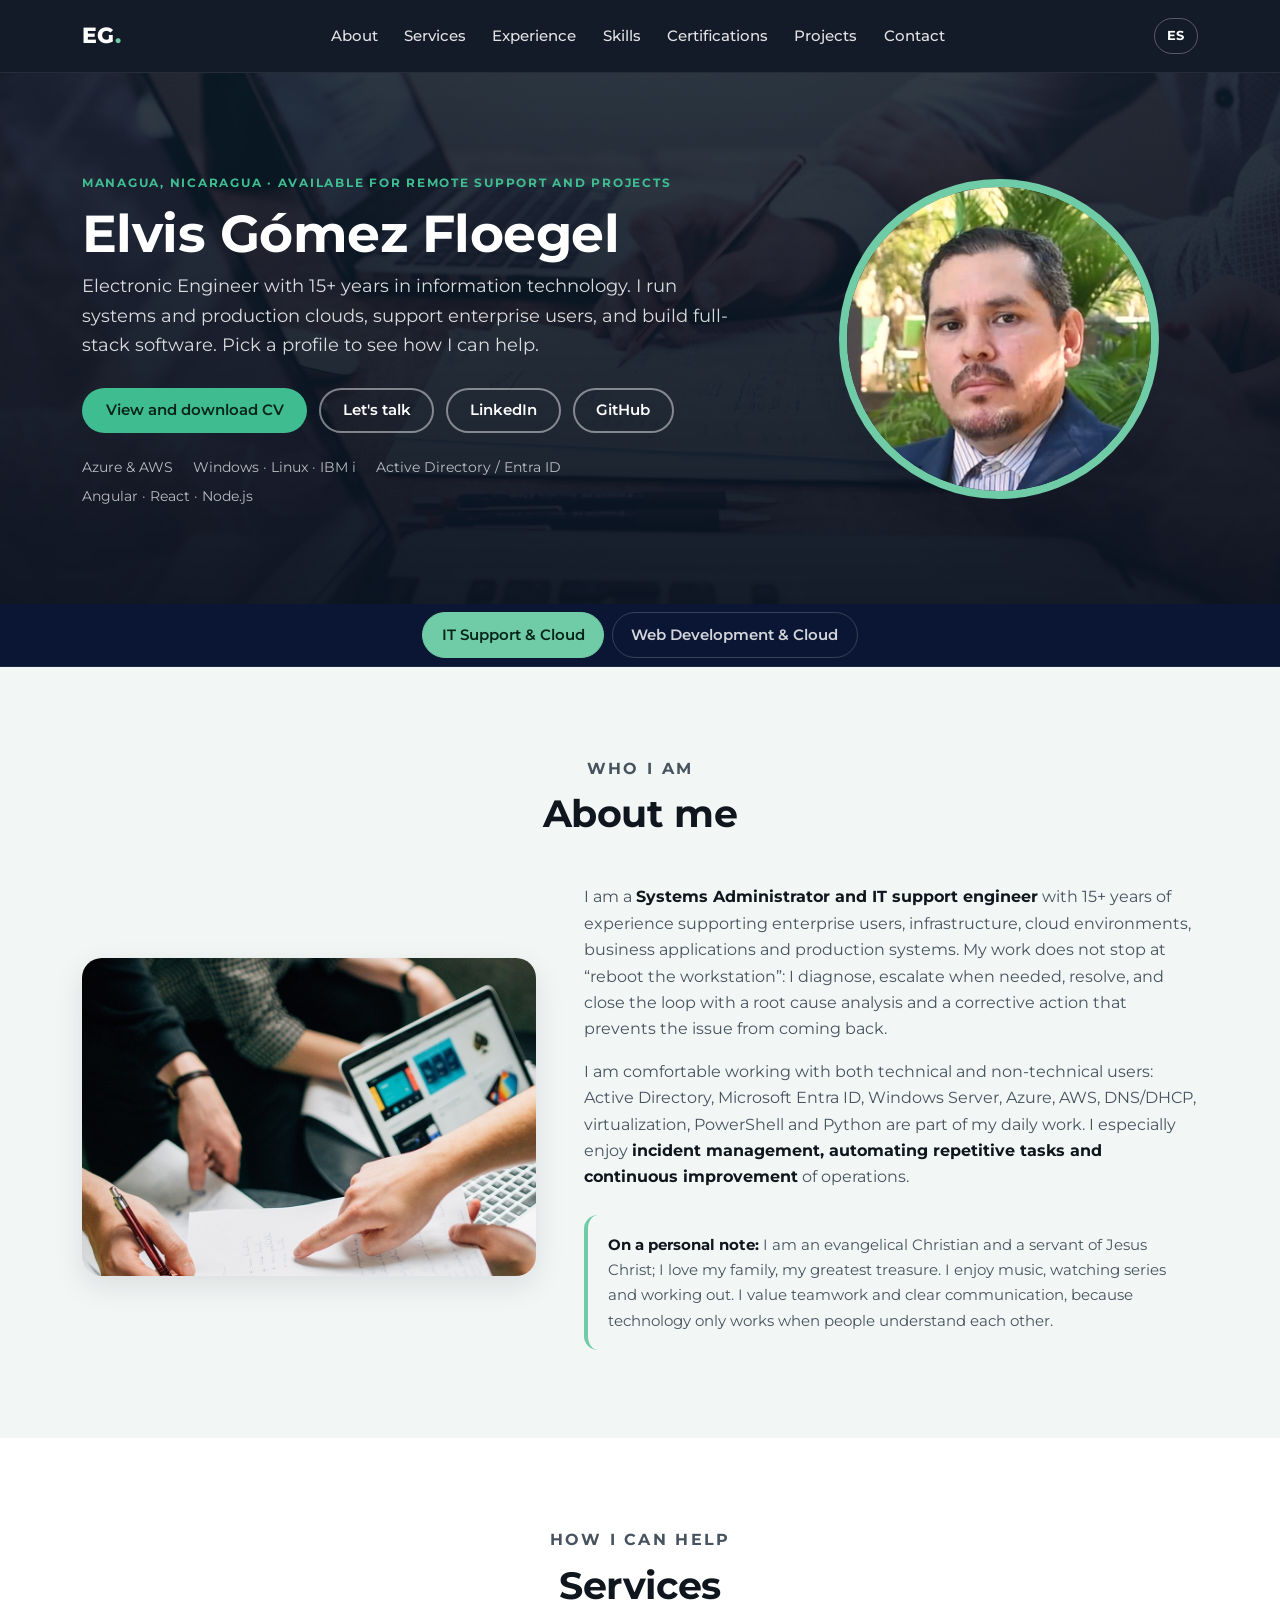
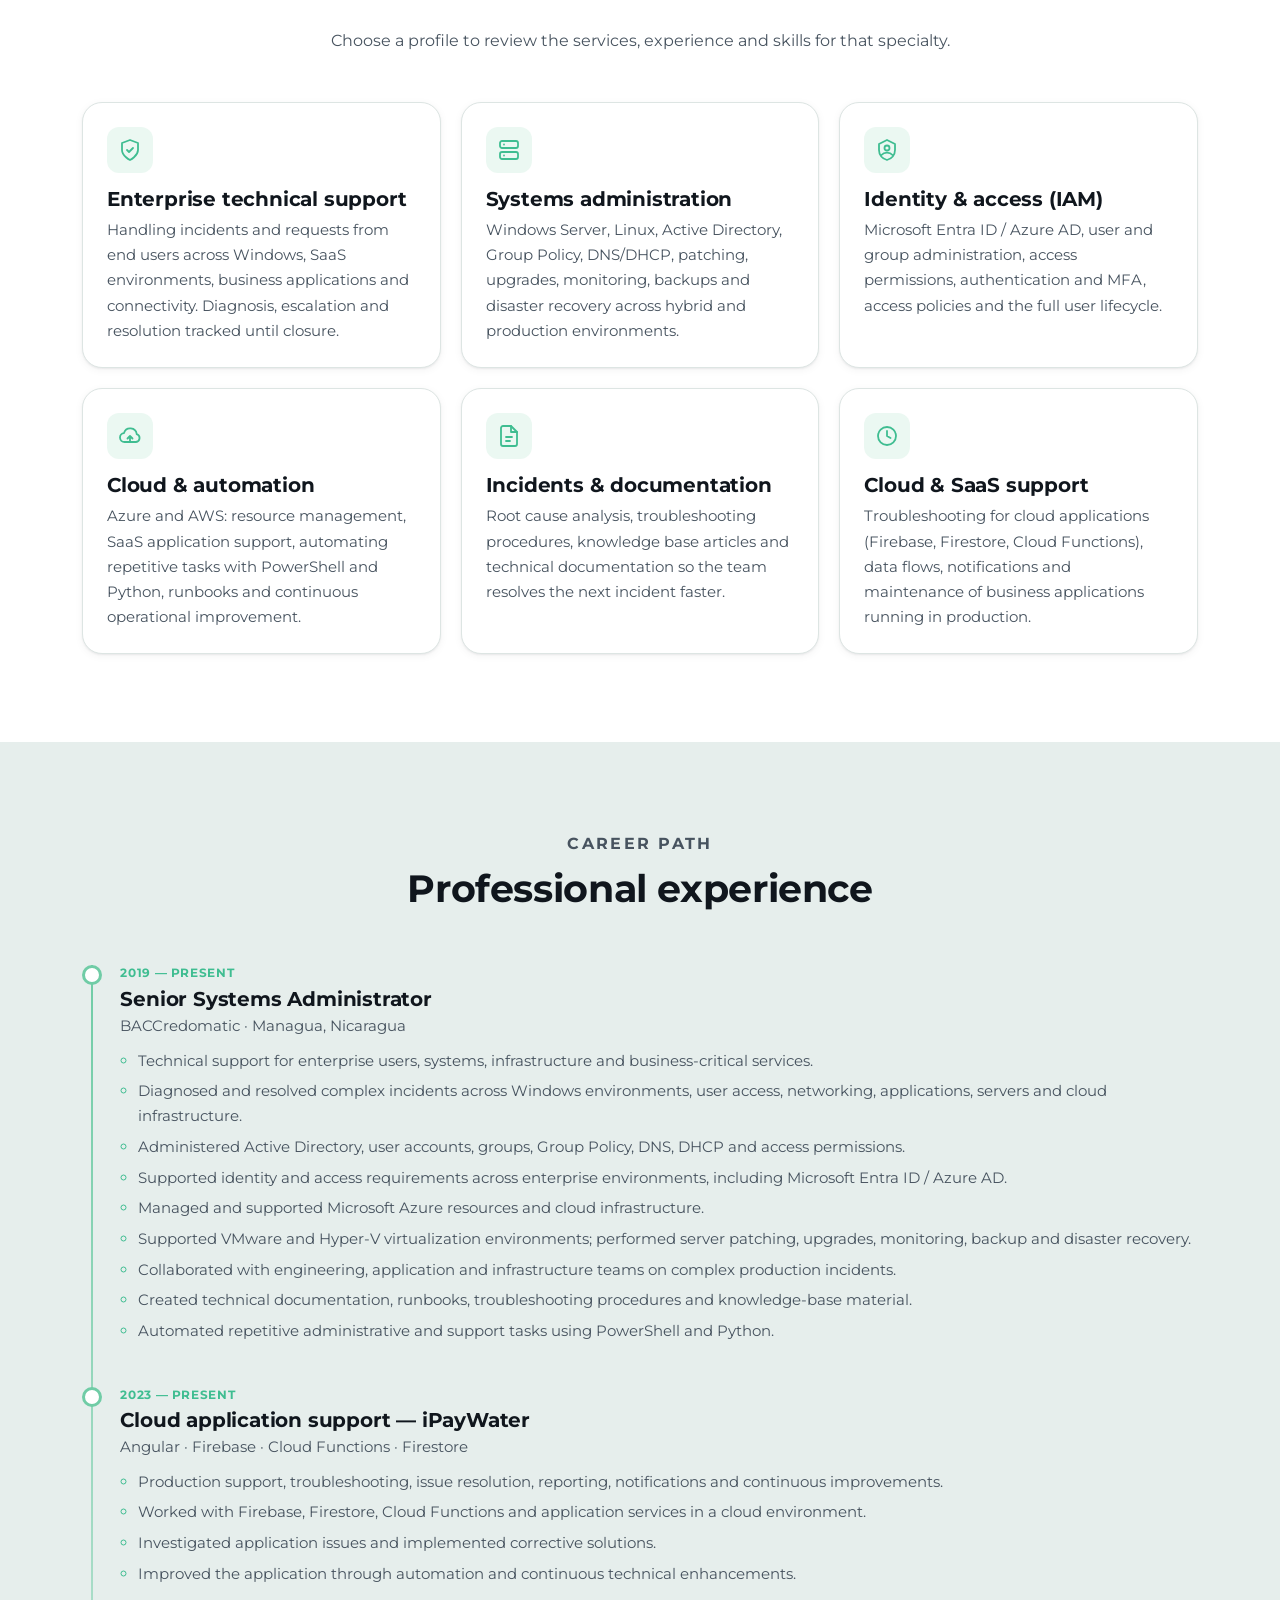
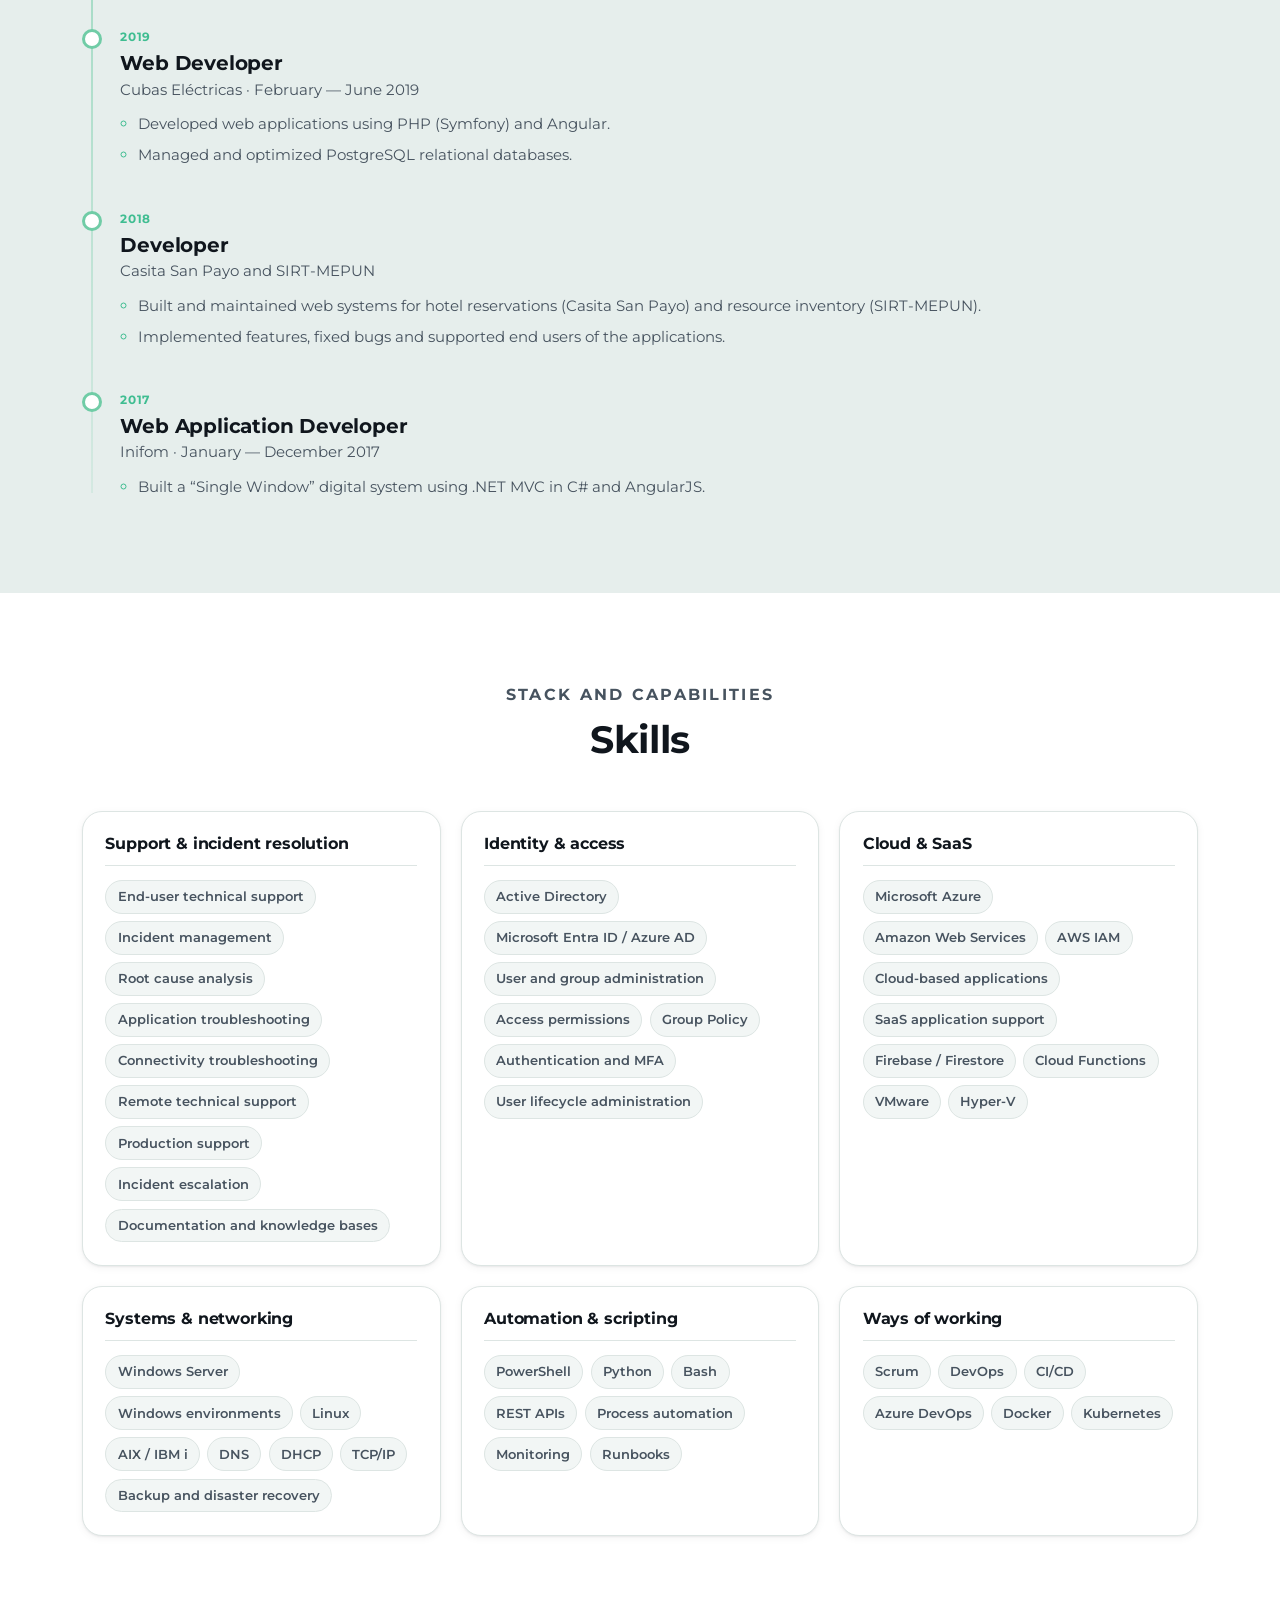
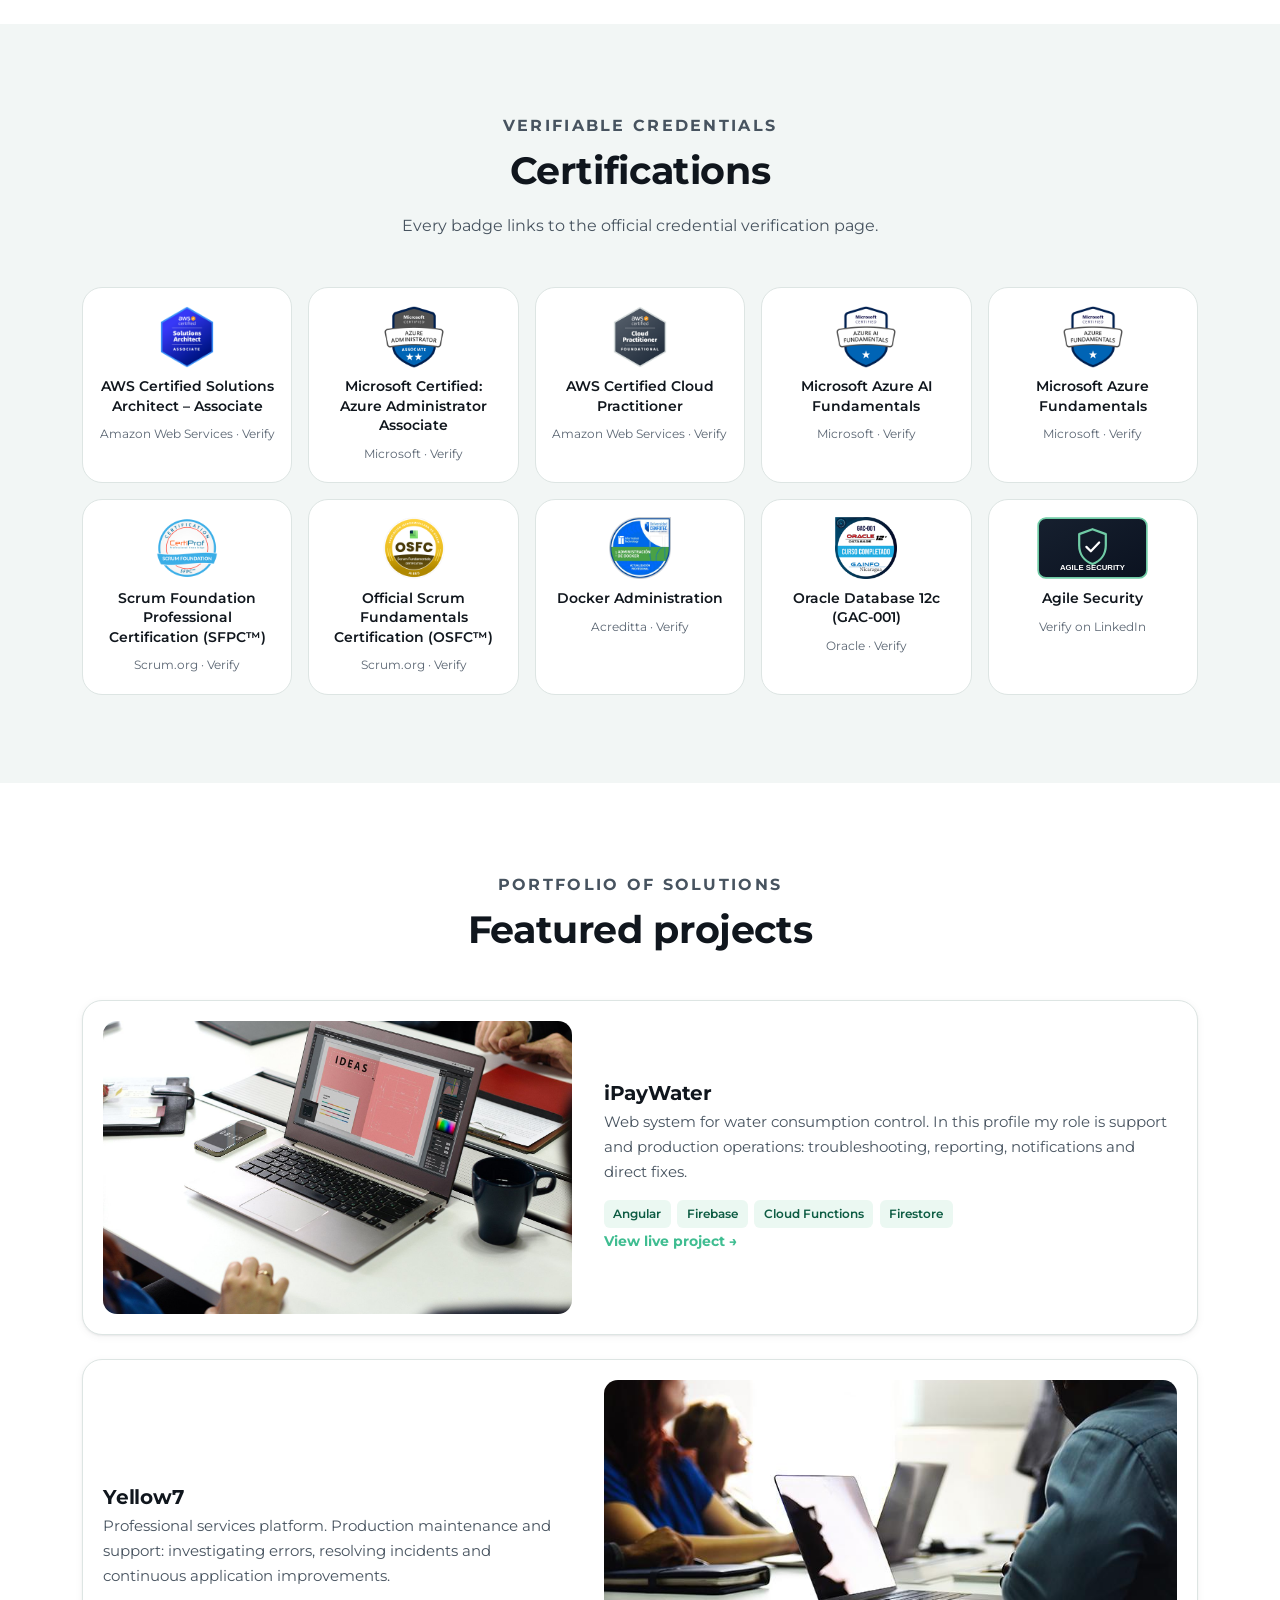
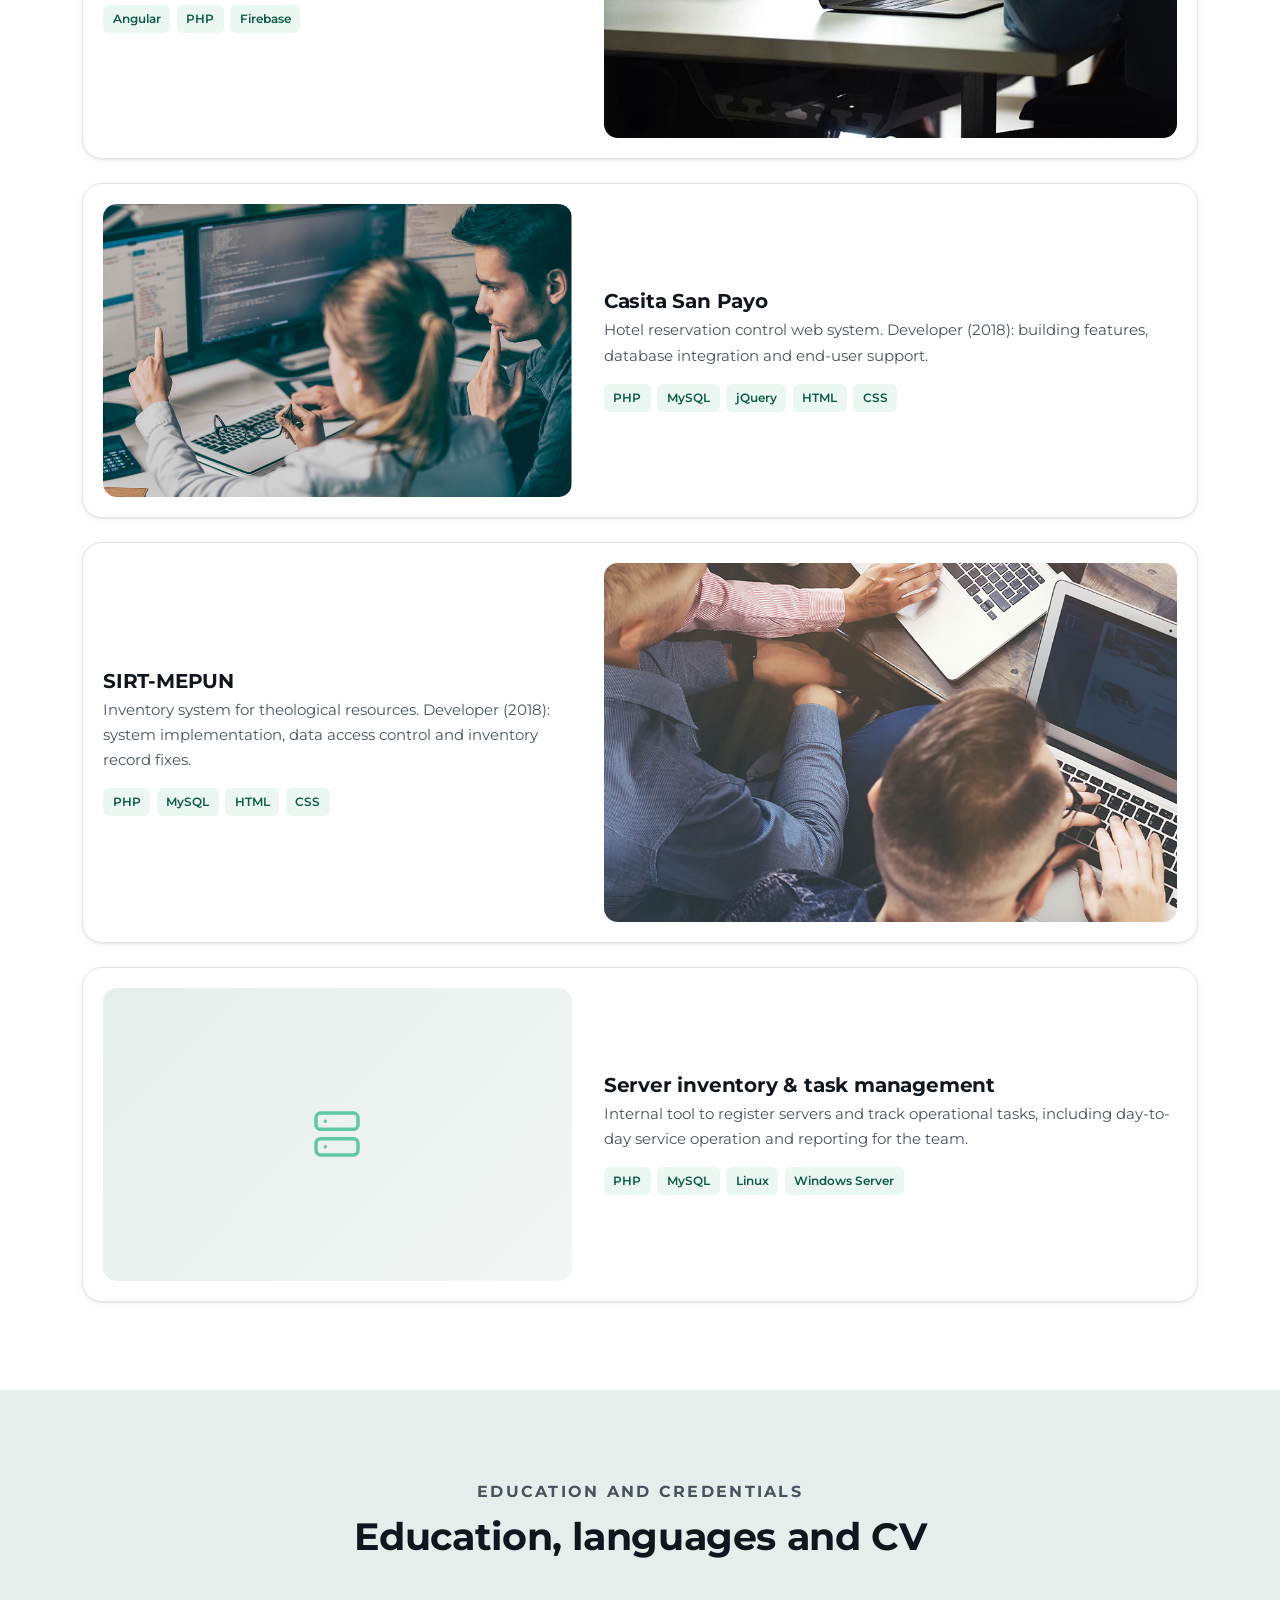
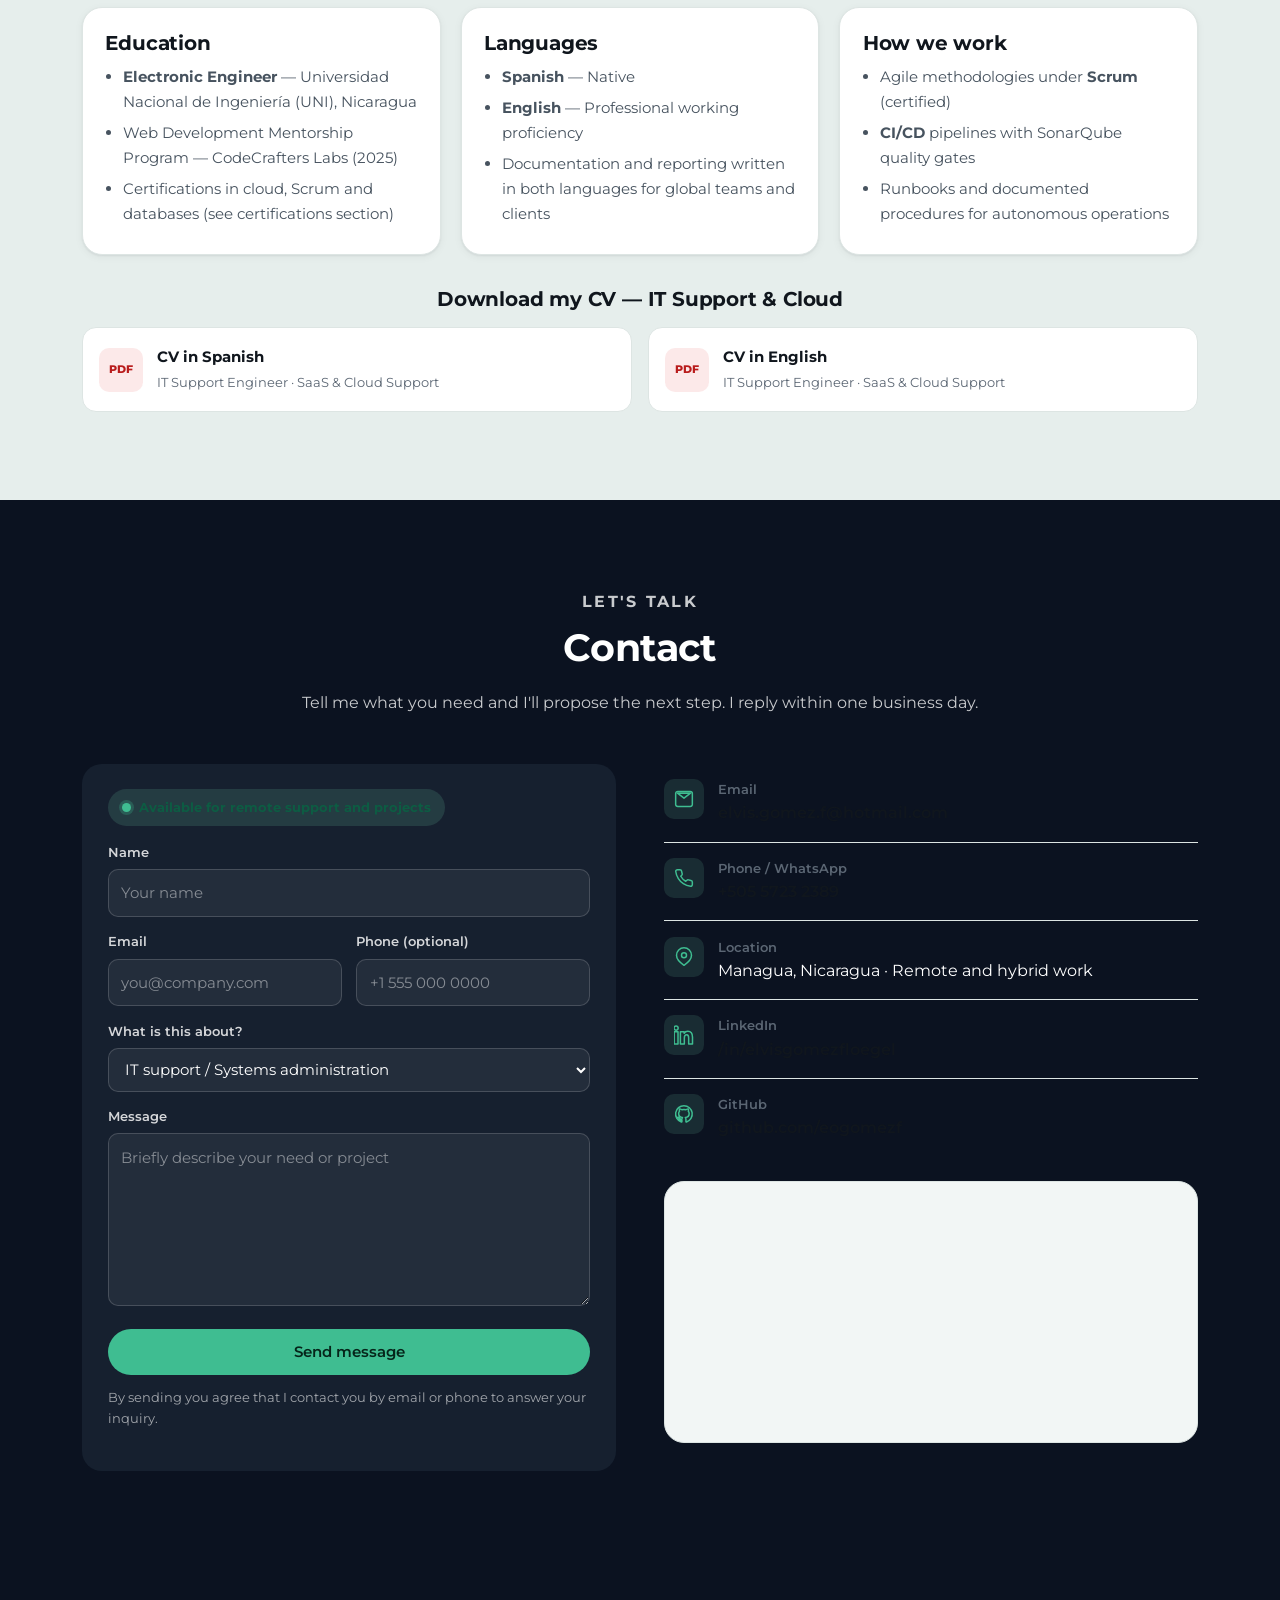
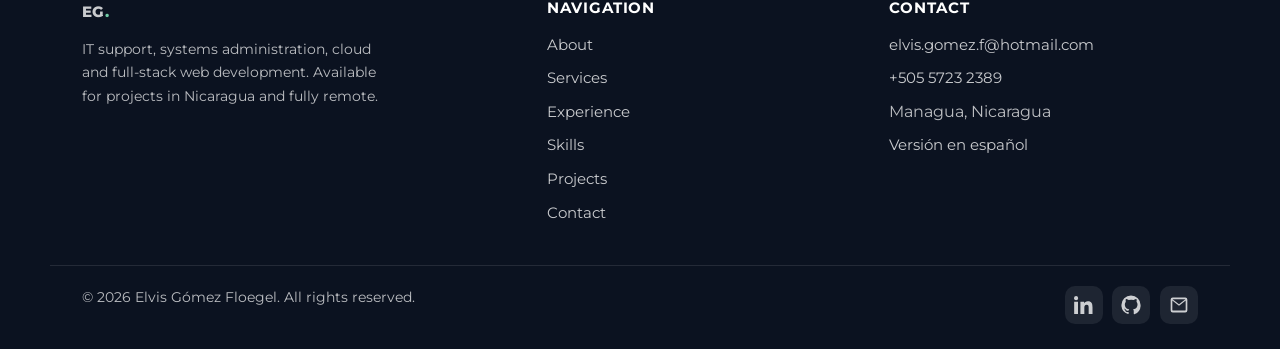
==== index.en.html @ 3cc5482a "Reconstruir sitio bilingüe con dos perfiles y badge oficial de AWS SAA - index.html (ES) e index.en." ====
<!DOCTYPE html>
<html lang="en">
<head>
  <meta charset="UTF-8">
  <meta name="viewport" content="width=device-width, initial-scale=1.0">

  <title>Elvis Gómez Floegel | IT Support & Cloud · Web Developer</title>
  <meta name="description" content="Portfolio of Elvis Gómez Floegel, Electronic Engineer with 15+ years in IT: enterprise technical support, systems administration, Azure and AWS, Active Directory/Entra ID, and full-stack web development with Angular, React, Node.js and .NET.">
  <meta name="author" content="Elvis Gómez Floegel">
  <meta name="keywords" content="IT support, systems administrator, DevOps, Azure, AWS, Active Directory, Entra ID, cloud support, web developer, Angular, React, Node.js, Netlify, Managua Nicaragua">
  <meta name="theme-color" content="#0b1220">
  <meta name="robots" content="index, follow">

  <link rel="canonical" href="/index.en.html">
  <link rel="alternate" hreflang="es" href="/">
  <link rel="alternate" hreflang="en" href="/index.en.html">
  <link rel="alternate" hreflang="x-default" href="/">

  <meta property="og:type" content="website">
  <meta property="og:locale" content="en_US">
  <meta property="og:locale:alternate" content="es_ES">
  <meta property="og:site_name" content="Elvis Gómez Floegel">
  <meta property="og:title" content="Elvis Gómez Floegel | IT Support & Cloud · Web Developer">
  <meta property="og:description" content="15+ years in IT: enterprise support, systems administration and cloud (Azure/AWS), IAM, and full-stack web development.">
  <meta property="og:image" content="/img/og-image.png">
  <meta property="og:url" content="/index.en.html">
  <meta name="twitter:card" content="summary_large_image">
  <meta name="twitter:title" content="Elvis Gómez Floegel | IT Support & Cloud · Web Developer">
  <meta name="twitter:description" content="Enterprise support, systems administration and cloud, IAM, and full-stack web development.">
  <meta name="twitter:image" content="/img/og-image.png">

  <link rel="icon" href="img/favicon.svg" type="image/svg+xml">
  <link rel="alternate icon" href="img/favicon.ico" sizes="any">
  <link rel="apple-touch-icon" href="img/apple-touch-icon.png">
  <link rel="manifest" href="site.webmanifest">

  <link rel="preconnect" href="https://fonts.googleapis.com">
  <link rel="preconnect" href="https://fonts.gstatic.com" crossorigin>
  <link href="https://fonts.googleapis.com/css2?family=Montserrat:ital,wght@0,100..900;1,100..900&display=swap" rel="stylesheet">

  <link rel="stylesheet" href="css/styles.css">

  <script type="application/ld+json">
  {
    "@context": "https://schema.org",
    "@type": "Person",
    "name": "Elvis Gómez Floegel",
    "url": "/index.en.html",
    "image": "/img/Elvis.png",
    "email": "mailto:elvis.gomez.f@hotmail.com",
    "telephone": "+505-57232389",
    "jobTitle": ["IT Support Engineer", "Systems Administrator", "Senior Web Developer", "Cloud Infrastructure Engineer"],
    "description": "Electronic Engineer with 15+ years in information technology. Enterprise technical support, systems administration and cloud (Azure and AWS), identity and access management, automation with PowerShell and Python, and full-stack web development.",
    "address": {
      "@type": "PostalAddress",
      "addressLocality": "Managua",
      "addressCountry": "NI"
    },
    "alumniOf": {
      "@type": "CollegeOrUniversity",
      "name": "Universidad Nacional de Ingeniería (UNI)"
    },
    "worksFor": {
      "@type": "Organization",
      "name": "BACCredomatic"
    },
    "knowsLanguage": ["es", "en"],
    "knowsAbout": [
      "IT Support", "Systems Administration", "Microsoft Azure", "AWS", "Active Directory",
      "Microsoft Entra ID", "VMware", "Hyper-V", "PowerShell", "Python", "DevOps", "CI/CD",
      "Angular", "React", "Next.js", "Node.js", "PHP", ".NET", "Firebase", "PostgreSQL", "Scrum"
    ],
    "sameAs": [
      "https://www.linkedin.com/in/elvisgomezfloegel/",
      "https://github.com/eogomezf"
    ]
  }
  </script>
</head>

<body>
  <a class="skip-link" href="#main-content">Skip to main content</a>

  <header class="site-header" id="top">
    <div class="header-inner">
      <a class="brand" href="#top" aria-label="Elvis Gómez Floegel — home">EG<span>.</span></a>

      <nav class="main-nav" id="nav-principal" aria-label="Main navigation">
        <ul>
          <li><a href="#about">About</a></li>
          <li><a href="#services">Services</a></li>
          <li><a href="#experience">Experience</a></li>
          <li><a href="#skills">Skills</a></li>
          <li><a href="#certifications">Certifications</a></li>
          <li><a href="#projects">Projects</a></li>
          <li><a href="#contact">Contact</a></li>
        </ul>
      </nav>

      <div class="header-actions">
        <a class="lang-switch" href="index.html" hreflang="es" lang="es" aria-label="Ver este sitio en español / View this site in Spanish">ES</a>
        <button class="nav-toggle" type="button" aria-expanded="false" aria-controls="nav-principal" aria-label="Open navigation menu">
          <span></span><span></span><span></span>
        </button>
      </div>
    </div>
  </header>

  <main id="main-content">

    <!-- ============================ HERO ============================ -->
    <section class="hero">
      <div class="hero-inner">
        <div class="hero-text">
          <p class="eyebrow">Managua, Nicaragua · Available for remote support and projects</p>
          <h1>Elvis Gómez Floegel</h1>
          <p class="hero-lead">
            Electronic Engineer with 15+ years in information technology. I run systems and production
            clouds, support enterprise users, and build full-stack software. Pick a profile to see how
            I can help.
          </p>

          <div class="hero-cta">
            <a class="btn btn--primary" href="#cv">View and download CV</a>
            <a class="btn btn--ghost" href="#contact">Let's talk</a>
            <a class="btn btn--ghost" href="https://www.linkedin.com/in/elvisgomezfloegel/" target="_blank" rel="noopener noreferrer">LinkedIn</a>
            <a class="btn btn--ghost" href="https://github.com/eogomezf" target="_blank" rel="noopener noreferrer">GitHub</a>
          </div>

          <div class="hero-meta">
            <ul>
              <li>Azure & AWS</li>
              <li>Windows · Linux · IBM i</li>
              <li>Active Directory / Entra ID</li>
              <li>Angular · React · Node.js</li>
            </ul>
          </div>
        </div>

        <div class="hero-photo">
          <img src="img/Elvis.png" alt="Portrait of Elvis Gómez Floegel, electronic engineer and systems administrator" width="320" height="320" fetchpriority="high" decoding="async">
        </div>
      </div>
    </section>

    <!-- ==================== PROFILE SWITCHER ==================== -->
    <div class="profile-switcher">
      <div class="profile-switcher-inner" role="tablist" aria-label="Professional profile">
        <button class="tab" type="button" role="tab" id="tab-ti" aria-controls="panel-ti" aria-selected="true" data-tab="ti">IT Support & Cloud</button>
        <button class="tab" type="button" role="tab" id="tab-dev" aria-controls="panel-dev" aria-selected="false" data-tab="dev" tabindex="-1">Web Development & Cloud</button>
      </div>
    </div>

    <!-- ============================ ABOUT ============================ -->
    <section id="about" class="section section--soft">
      <div class="container">
        <div class="section-head">
          <p class="eyebrow">Who I am</p>
          <h2>About me</h2>
        </div>

        <div class="about-grid">
          <div class="about-photo">
            <img src="img/about.jpg" alt="Team reviewing technical documentation around a table" loading="lazy" decoding="async" width="768" height="512">
          </div>

          <div class="about-copy">
            <div class="panel" data-panel="ti" role="tabpanel" id="panel-ti-about" aria-labelledby="tab-ti">
              <p>
                I am a <strong>Systems Administrator and IT support engineer</strong> with 15+ years of
                experience supporting enterprise users, infrastructure, cloud environments, business
                applications and production systems. My work does not stop at “reboot the workstation”:
                I diagnose, escalate when needed, resolve, and close the loop with a root cause analysis
                and a corrective action that prevents the issue from coming back.
              </p>
              <p>
                I am comfortable working with both technical and non-technical users: Active Directory,
                Microsoft Entra ID, Windows Server, Azure, AWS, DNS/DHCP, virtualization, PowerShell and
                Python are part of my daily work. I especially enjoy <strong>incident management,
                automating repetitive tasks and continuous improvement</strong> of operations.
              </p>
            </div>

            <div class="panel" data-panel="dev" role="tabpanel" id="panel-dev-about" aria-labelledby="tab-dev">
              <p>
                I am a <strong>Senior Full-Stack Developer</strong> and Electronic Engineer. I build scalable
                web solutions with Angular, React and Next.js on top of Node.js, PHP and .NET backends,
                with PostgreSQL, MySQL, SQL Server, MongoDB and Firebase.
              </p>
              <p>
                On top of writing code, I own the <strong>infrastructure that supports it</strong>:
                Linux and Windows Server environments, virtualization, CI/CD pipelines with Jenkins, Azure
                DevOps and SonarQube, and automation with Ansible. I lead agile teams under Scrum and I
                like the products we ship to be measurable in real operations.
              </p>
            </div>

            <div class="personal">
              <strong>On a personal note:</strong> I am an evangelical Christian and a servant of Jesus
              Christ; I love my family, my greatest treasure. I enjoy music, watching series and working
              out. I value teamwork and clear communication, because technology only works when people
              understand each other.
            </div>
          </div>
        </div>
      </div>
    </section>

    <!-- =========================== SERVICES =========================== -->
    <section id="services" class="section">
      <div class="container">
        <div class="section-head">
          <p class="eyebrow">How I can help</p>
          <h2>Services</h2>
          <p>Choose a profile to review the services, experience and skills for that specialty.</p>
        </div>

        <div class="panel" data-panel="ti" role="tabpanel" id="panel-ti-services" aria-labelledby="tab-ti">
          <div class="cards">
            <article class="card">
              <div class="card-icon" aria-hidden="true">
                <svg viewBox="0 0 24 24" fill="none" stroke="currentColor" stroke-width="1.8" stroke-linecap="round" stroke-linejoin="round"><path d="M12 22s8-4 8-10V5l-8-3-8 3v7c0 6 8 10 8 10z"/><path d="M9 12l2 2 4-4"/></svg>
              </div>
              <h3>Enterprise technical support</h3>
              <p>Handling incidents and requests from end users across Windows, SaaS environments, business applications and connectivity. Diagnosis, escalation and resolution tracked until closure.</p>
            </article>

            <article class="card">
              <div class="card-icon" aria-hidden="true">
                <svg viewBox="0 0 24 24" fill="none" stroke="currentColor" stroke-width="1.8" stroke-linecap="round" stroke-linejoin="round"><rect x="3" y="3" width="18" height="7" rx="2"/><rect x="3" y="14" width="18" height="7" rx="2"/><path d="M7 6.5h.01M7 17.5h.01"/></svg>
              </div>
              <h3>Systems administration</h3>
              <p>Windows Server, Linux, Active Directory, Group Policy, DNS/DHCP, patching, upgrades, monitoring, backups and disaster recovery across hybrid and production environments.</p>
            </article>

            <article class="card">
              <div class="card-icon" aria-hidden="true">
                <svg viewBox="0 0 24 24" fill="none" stroke="currentColor" stroke-width="1.8" stroke-linecap="round" stroke-linejoin="round"><path d="M12 2l8 4v6c0 5-3.4 8.8-8 10-4.6-1.2-8-5-8-10V6l8-4z"/><circle cx="12" cy="10" r="2.5"/><path d="M6.5 17c1.3-1.6 3.2-2.4 5.5-2.4s4.2.8 5.5 2.4"/></svg>
              </div>
              <h3>Identity & access (IAM)</h3>
              <p>Microsoft Entra ID / Azure AD, user and group administration, access permissions, authentication and MFA, access policies and the full user lifecycle.</p>
            </article>

            <article class="card">
              <div class="card-icon" aria-hidden="true">
                <svg viewBox="0 0 24 24" fill="none" stroke="currentColor" stroke-width="1.8" stroke-linecap="round" stroke-linejoin="round"><path d="M6.5 18a4.5 4.5 0 0 1-.5-8.97A6.5 6.5 0 0 1 18.7 10.2 4 4 0 0 1 18 18H6.5z"/><path d="M12 12v6M9.5 14.5L12 12l2.5 2.5"/></svg>
              </div>
              <h3>Cloud & automation</h3>
              <p>Azure and AWS: resource management, SaaS application support, automating repetitive tasks with PowerShell and Python, runbooks and continuous operational improvement.</p>
            </article>

            <article class="card">
              <div class="card-icon" aria-hidden="true">
                <svg viewBox="0 0 24 24" fill="none" stroke="currentColor" stroke-width="1.8" stroke-linecap="round" stroke-linejoin="round"><path d="M14 2H6a2 2 0 0 0-2 2v16a2 2 0 0 0 2 2h12a2 2 0 0 0 2-2V8z"/><path d="M14 2v6h6M9 13h6M9 17h4"/></svg>
              </div>
              <h3>Incidents & documentation</h3>
              <p>Root cause analysis, troubleshooting procedures, knowledge base articles and technical documentation so the team resolves the next incident faster.</p>
            </article>

            <article class="card">
              <div class="card-icon" aria-hidden="true">
                <svg viewBox="0 0 24 24" fill="none" stroke="currentColor" stroke-width="1.8" stroke-linecap="round" stroke-linejoin="round"><circle cx="12" cy="12" r="9"/><path d="M12 7v5l3.5 2"/></svg>
              </div>
              <h3>Cloud & SaaS support</h3>
              <p>Troubleshooting for cloud applications (Firebase, Firestore, Cloud Functions), data flows, notifications and maintenance of business applications running in production.</p>
            </article>
          </div>
        </div>

        <div class="panel" data-panel="dev" role="tabpanel" id="panel-dev-services" aria-labelledby="tab-dev">
          <div class="cards">
            <article class="card">
              <div class="card-icon" aria-hidden="true">
                <svg viewBox="0 0 24 24" fill="none" stroke="currentColor" stroke-width="1.8" stroke-linecap="round" stroke-linejoin="round"><path d="M8 8l-4 4 4 4M16 8l4 4-4 4M14 4l-4 16"/></svg>
              </div>
              <h3>Frontend</h3>
              <p>Angular, React, Next.js, TypeScript and modern JavaScript. Accessible, responsive interfaces designed to scale in components and in team size.</p>
            </article>

            <article class="card">
              <div class="card-icon" aria-hidden="true">
                <svg viewBox="0 0 24 24" fill="none" stroke="currentColor" stroke-width="1.8" stroke-linecap="round" stroke-linejoin="round"><ellipse cx="12" cy="5.5" rx="8" ry="3"/><path d="M4 5.5v13c0 1.7 3.6 3 8 3s8-1.3 8-3v-13"/><path d="M4 12c0 1.7 3.6 3 8 3s8-1.3 8-3"/></svg>
              </div>
              <h3>Backend & APIs</h3>
              <p>Node.js and Express, PHP with Laravel and Symfony, .NET MVC in C#, REST and GraphQL APIs, secure authentication with JWT/OAuth and MVC architecture.</p>
            </article>

            <article class="card">
              <div class="card-icon" aria-hidden="true">
                <svg viewBox="0 0 24 24" fill="none" stroke="currentColor" stroke-width="1.8" stroke-linecap="round" stroke-linejoin="round"><ellipse cx="12" cy="5.5" rx="8" ry="3"/><path d="M4 5.5v13c0 1.7 3.6 3 8 3s8-1.3 8-3v-13"/><path d="M4 12c0 1.7 3.6 3 8 3s8-1.3 8-3"/></svg>
              </div>
              <h3>Databases</h3>
              <p>PostgreSQL, MySQL, SQL Server, MongoDB and Firebase (Firestore/Realtime): modeling, query optimization, migrations and indexing.</p>
            </article>

            <article class="card">
              <div class="card-icon" aria-hidden="true">
                <svg viewBox="0 0 24 24" fill="none" stroke="currentColor" stroke-width="1.8" stroke-linecap="round" stroke-linejoin="round"><path d="M4 7h16M4 12h16M4 17h10"/><circle cx="18" cy="17" r="2.5"/></svg>
              </div>
              <h3>Cloud, CI/CD & automation</h3>
              <p>AWS and Azure, Jenkins, Azure DevOps, SonarQube, Ansible and Git: automated pipelines, code quality gates and predictable deployments across environments.</p>
            </article>

            <article class="card">
              <div class="card-icon" aria-hidden="true">
                <svg viewBox="0 0 24 24" fill="none" stroke="currentColor" stroke-width="1.8" stroke-linecap="round" stroke-linejoin="round"><rect x="3" y="3" width="18" height="7" rx="2"/><rect x="3" y="14" width="18" height="7" rx="2"/><path d="M7 6.5h.01M7 17.5h.01"/></svg>
              </div>
              <h3>Environments & infrastructure</h3>
              <p>Architecture and management of Linux (RedHat) and Windows Server environments, virtualization, development and staging environments, monitoring and backups.</p>
            </article>

            <article class="card">
              <div class="card-icon" aria-hidden="true">
                <svg viewBox="0 0 24 24" fill="none" stroke="currentColor" stroke-width="1.8" stroke-linecap="round" stroke-linejoin="round"><circle cx="9" cy="8" r="3"/><path d="M3 20c0-3.3 2.7-6 6-6s6 2.7 6 6"/><path d="M16 11h5M18.5 8.5v5"/></svg>
              </div>
              <h3>Mentorship & training</h3>
              <p>Web development mentorship program (CodeCrafters Labs, 2025): intensive training in React, Next.js, Node.js, GraphQL and databases.</p>
            </article>
          </div>
        </div>
      </div>
    </section>

    <!-- =========================== EXPERIENCE =========================== -->
    <section id="experience" class="section section--light">
      <div class="container">
        <div class="section-head">
          <p class="eyebrow">Career path</p>
          <h2>Professional experience</h2>
        </div>

        <div class="panel" data-panel="ti" role="tabpanel" id="panel-ti-experience" aria-labelledby="tab-ti">
          <ol class="timeline">
            <li class="timeline-item">
              <span class="timeline-date">2019 — Present</span>
              <h3>Senior Systems Administrator</h3>
              <p class="timeline-role">BACCredomatic · Managua, Nicaragua</p>
              <ul>
                <li>Technical support for enterprise users, systems, infrastructure and business-critical services.</li>
                <li>Diagnosed and resolved complex incidents across Windows environments, user access, networking, applications, servers and cloud infrastructure.</li>
                <li>Administered Active Directory, user accounts, groups, Group Policy, DNS, DHCP and access permissions.</li>
                <li>Supported identity and access requirements across enterprise environments, including Microsoft Entra ID / Azure AD.</li>
                <li>Managed and supported Microsoft Azure resources and cloud infrastructure.</li>
                <li>Supported VMware and Hyper-V virtualization environments; performed server patching, upgrades, monitoring, backup and disaster recovery.</li>
                <li>Collaborated with engineering, application and infrastructure teams on complex production incidents.</li>
                <li>Created technical documentation, runbooks, troubleshooting procedures and knowledge-base material.</li>
                <li>Automated repetitive administrative and support tasks using PowerShell and Python.</li>
              </ul>
            </li>

            <li class="timeline-item">
              <span class="timeline-date">2023 — Present</span>
              <h3>Cloud application support — iPayWater</h3>
              <p class="timeline-role">Angular · Firebase · Cloud Functions · Firestore</p>
              <ul>
                <li>Production support, troubleshooting, issue resolution, reporting, notifications and continuous improvements.</li>
                <li>Worked with Firebase, Firestore, Cloud Functions and application services in a cloud environment.</li>
                <li>Investigated application issues and implemented corrective solutions.</li>
                <li>Improved the application through automation and continuous technical enhancements.</li>
              </ul>
            </li>

            <li class="timeline-item">
              <span class="timeline-date">2019</span>
              <h3>Web Developer</h3>
              <p class="timeline-role">Cubas Eléctricas · February — June 2019</p>
              <ul>
                <li>Developed web applications using PHP (Symfony) and Angular.</li>
                <li>Managed and optimized PostgreSQL relational databases.</li>
              </ul>
            </li>

            <li class="timeline-item">
              <span class="timeline-date">2018</span>
              <h3>Developer</h3>
              <p class="timeline-role">Casita San Payo and SIRT-MEPUN</p>
              <ul>
                <li>Built and maintained web systems for hotel reservations (Casita San Payo) and resource inventory (SIRT-MEPUN).</li>
                <li>Implemented features, fixed bugs and supported end users of the applications.</li>
              </ul>
            </li>

            <li class="timeline-item">
              <span class="timeline-date">2017</span>
              <h3>Web Application Developer</h3>
              <p class="timeline-role">Inifom · January — December 2017</p>
              <ul>
                <li>Built a “Single Window” digital system using .NET MVC in C# and AngularJS.</li>
              </ul>
            </li>
          </ol>
        </div>

        <div class="panel" data-panel="dev" role="tabpanel" id="panel-dev-experience" aria-labelledby="tab-dev">
          <ol class="timeline">
            <li class="timeline-item">
              <span class="timeline-date">2019 — Present</span>
              <h3>Dev & Staging Environment Manager · Full-Stack</h3>
              <p class="timeline-role">BACCredomatic · Managua, Nicaragua</p>
              <ul>
                <li>Architected and managed web environments on Linux (RedHat) and Windows Server.</li>
                <li>Developed a custom server inventory and task management system using PHP and MySQL.</li>
                <li>Led CI/CD automation via Jenkins, Azure DevOps and SonarQube.</li>
                <li>Coordinated deployments across development, staging and production environments.</li>
              </ul>
            </li>

            <li class="timeline-item">
              <span class="timeline-date">July 2025</span>
              <h3>Web Development Mentorship</h3>
              <p class="timeline-role">CodeCrafters Labs</p>
              <ul>
                <li>Intensive training in React and Next.js for high-performance frontend solutions.</li>
                <li>Developed scalable services with Node.js, Express and GraphQL.</li>
                <li>Advanced implementation with MongoDB and PostgreSQL.</li>
                <li>Engineering foundations: REST APIs, MVC architecture and secure authentication with JWT/OAuth.</li>
              </ul>
            </li>

            <li class="timeline-item">
              <span class="timeline-date">2023 — Present</span>
              <h3>Full-Stack Developer — iPayWater</h3>
              <p class="timeline-role">Angular 17 · Firebase · Cloud Functions · FCM</p>
              <ul>
                <li>Developed the water consumption control platform with Angular 17 and Firebase.</li>
                <li>Implemented serverless logic with Firebase Functions and real-time notifications with FCM.</li>
              </ul>
            </li>

            <li class="timeline-item">
              <span class="timeline-date">2019</span>
              <h3>Web Developer</h3>
              <p class="timeline-role">Cubas Eléctricas · February — June 2019</p>
              <ul>
                <li>Developed web applications using PHP (Symfony) and Angular.</li>
                <li>Managed and optimized PostgreSQL relational databases.</li>
              </ul>
            </li>

            <li class="timeline-item">
              <span class="timeline-date">2018</span>
              <h3>Developer</h3>
              <p class="timeline-role">Casita San Payo and SIRT-MEPUN</p>
              <ul>
                <li>Built the hotel reservation web system (Casita San Payo) and the theological resources inventory system (SIRT-MEPUN).</li>
                <li>Implemented features, integrated MySQL data and supported end users.</li>
              </ul>
            </li>

            <li class="timeline-item">
              <span class="timeline-date">2017</span>
              <h3>Web App Developer</h3>
              <p class="timeline-role">Inifom · January — December 2017</p>
              <ul>
                <li>Built the “Single Window” system using .NET MVC in C# and AngularJS.</li>
              </ul>
            </li>
          </ol>
        </div>
      </div>
    </section>

    <!-- ============================= SKILLS ============================= -->
    <section id="skills" class="section">
      <div class="container">
        <div class="section-head">
          <p class="eyebrow">Stack and capabilities</p>
          <h2>Skills</h2>
        </div>

        <div class="panel" data-panel="ti" role="tabpanel" id="panel-ti-skills" aria-labelledby="tab-ti">
          <div class="skill-groups">
            <article class="skill-group">
              <h3>Support & incident resolution</h3>
              <ul class="chips">
                <li>End-user technical support</li>
                <li>Incident management</li>
                <li>Root cause analysis</li>
                <li>Application troubleshooting</li>
                <li>Connectivity troubleshooting</li>
                <li>Remote technical support</li>
                <li>Production support</li>
                <li>Incident escalation</li>
                <li>Documentation and knowledge bases</li>
              </ul>
            </article>

            <article class="skill-group">
              <h3>Identity & access</h3>
              <ul class="chips">
                <li>Active Directory</li>
                <li>Microsoft Entra ID / Azure AD</li>
                <li>User and group administration</li>
                <li>Access permissions</li>
                <li>Group Policy</li>
                <li>Authentication and MFA</li>
                <li>User lifecycle administration</li>
              </ul>
            </article>

            <article class="skill-group">
              <h3>Cloud & SaaS</h3>
              <ul class="chips">
                <li>Microsoft Azure</li>
                <li>Amazon Web Services</li>
                <li>AWS IAM</li>
                <li>Cloud-based applications</li>
                <li>SaaS application support</li>
                <li>Firebase / Firestore</li>
                <li>Cloud Functions</li>
                <li>VMware</li>
                <li>Hyper-V</li>
              </ul>
            </article>

            <article class="skill-group">
              <h3>Systems & networking</h3>
              <ul class="chips">
                <li>Windows Server</li>
                <li>Windows environments</li>
                <li>Linux</li>
                <li>AIX / IBM i</li>
                <li>DNS</li>
                <li>DHCP</li>
                <li>TCP/IP</li>
                <li>Backup and disaster recovery</li>
              </ul>
            </article>

            <article class="skill-group">
              <h3>Automation & scripting</h3>
              <ul class="chips">
                <li>PowerShell</li>
                <li>Python</li>
                <li>Bash</li>
                <li>REST APIs</li>
                <li>Process automation</li>
                <li>Monitoring</li>
                <li>Runbooks</li>
              </ul>
            </article>

            <article class="skill-group">
              <h3>Ways of working</h3>
              <ul class="chips">
                <li>Scrum</li>
                <li>DevOps</li>
                <li>CI/CD</li>
                <li>Azure DevOps</li>
                <li>Docker</li>
                <li>Kubernetes</li>
              </ul>
            </article>
          </div>
        </div>

        <div class="panel" data-panel="dev" role="tabpanel" id="panel-dev-skills" aria-labelledby="tab-dev">
          <div class="skill-groups">
            <article class="skill-group">
              <h3>Frontend</h3>
              <ul class="chips">
                <li>React</li>
                <li>Next.js</li>
                <li>Angular 12–17</li>
                <li>JavaScript (ES6+)</li>
                <li>TypeScript</li>
                <li>jQuery</li>
                <li>HTML5</li>
                <li>CSS3</li>
              </ul>
            </article>

            <article class="skill-group">
              <h3>Backend & APIs</h3>
              <ul class="chips">
                <li>Node.js</li>
                <li>Express</li>
                <li>PHP (Laravel, Symfony)</li>
                <li>.NET MVC (C#)</li>
                <li>GraphQL</li>
                <li>REST APIs</li>
                <li>JWT / OAuth</li>
              </ul>
            </article>

            <article class="skill-group">
              <h3>Databases</h3>
              <ul class="chips">
                <li>PostgreSQL</li>
                <li>MySQL</li>
                <li>SQL Server</li>
                <li>Oracle 12c</li>
                <li>MongoDB</li>
                <li>Firebase (Firestore / Realtime)</li>
              </ul>
            </article>

            <article class="skill-group">
              <h3>Cloud & DevOps</h3>
              <ul class="chips">
                <li>AWS (Solutions Architect)</li>
                <li>Microsoft Azure</li>
                <li>Jenkins</li>
                <li>Azure DevOps</li>
                <li>SonarQube</li>
                <li>Ansible</li>
                <li>Docker</li>
                <li>Kubernetes</li>
                <li>Git / GitHub</li>
              </ul>
            </article>

            <article class="skill-group">
              <h3>Infrastructure</h3>
              <ul class="chips">
                <li>Linux (RedHat)</li>
                <li>Windows Server</li>
                <li>VMware</li>
                <li>Hyper-V</li>
                <li>Dev / Staging environments</li>
                <li>Monitoring and backups</li>
              </ul>
            </article>

            <article class="skill-group">
              <h3>Methodologies & practices</h3>
              <ul class="chips">
                <li>Scrum (certified)</li>
                <li>MVC architecture</li>
                <li>Unit testing</li>
                <li>CI/CD</li>
                <li>Technical mentorship</li>
              </ul>
            </article>
          </div>
        </div>
      </div>
    </section>

    <!-- ======================== CERTIFICATIONS ======================== -->
    <section id="certifications" class="section section--soft">
      <div class="container">
        <div class="section-head">
          <p class="eyebrow">Verifiable credentials</p>
          <h2>Certifications</h2>
          <p>Every badge links to the official credential verification page.</p>
        </div>

        <div class="cert-grid">
          <a class="cert" href="https://www.credly.com/earner/earned/badge/625f80b6-f935-4caf-9395-c5f337ea832b" target="_blank" rel="noopener noreferrer">
            <img src="img/cert-aws-saa.png" alt="Official AWS Certified Solutions Architect Associate badge" width="600" height="600" loading="lazy" decoding="async">
            <span>AWS Certified Solutions Architect – Associate</span>
            <small>Amazon Web Services · Verify</small>
          </a>

          <a class="cert" href="https://learn.microsoft.com/es-mx/users/elvisgomezfloegel-1023/credentials/ca2dd6e22f46a89c" target="_blank" rel="noopener noreferrer">
            <img src="img/az104.png" alt="Microsoft Certified Azure Administrator Associate badge" width="160" height="90" loading="lazy" decoding="async">
            <span>Microsoft Certified: Azure Administrator Associate</span>
            <small>Microsoft · Verify</small>
          </a>

          <a class="cert" href="https://www.credly.com/badges/e44c7de1-3171-4008-a7e4-c83df231271d/linked_in_profile" target="_blank" rel="noopener noreferrer">
            <img src="img/awscp.png" alt="AWS Certified Cloud Practitioner badge" width="160" height="90" loading="lazy" decoding="async">
            <span>AWS Certified Cloud Practitioner</span>
            <small>Amazon Web Services · Verify</small>
          </a>

          <a class="cert" href="https://www.credly.com/badges/c923ae9e-554a-4389-8412-6a2b8e352f42" target="_blank" rel="noopener noreferrer">
            <img src="img/ai900.png" alt="Microsoft Azure AI Fundamentals badge" width="160" height="90" loading="lazy" decoding="async">
            <span>Microsoft Azure AI Fundamentals</span>
            <small>Microsoft · Verify</small>
          </a>

          <a class="cert" href="https://www.credly.com/badges/a7129e3e-0d98-45d1-8614-f3f80562108d?source=linked_in_profile" target="_blank" rel="noopener noreferrer">
            <img src="img/az900.png" alt="Microsoft Azure Fundamentals badge" width="160" height="90" loading="lazy" decoding="async">
            <span>Microsoft Azure Fundamentals</span>
            <small>Microsoft · Verify</small>
          </a>

          <a class="cert" href="https://www.credly.com/badges/383b7bf7-59bc-4227-835e-c8db965072f8" target="_blank" rel="noopener noreferrer">
            <img src="img/sfpc.png" alt="Scrum Foundation Professional Certification badge" width="160" height="90" loading="lazy" decoding="async">
            <span>Scrum Foundation Professional Certification (SFPC™)</span>
            <small>Scrum.org · Verify</small>
          </a>

          <a class="cert" href="https://www.credly.com/badges/f9ff79b8-9967-4e79-81bd-d2eeb1d23d22" target="_blank" rel="noopener noreferrer">
            <img src="img/osfc.png" alt="Official Scrum Fundamentals Certification badge" width="160" height="90" loading="lazy" decoding="async">
            <span>Official Scrum Fundamentals Certification (OSFC™)</span>
            <small>Scrum.org · Verify</small>
          </a>

          <a class="cert" href="https://www.acreditta.com/credential/1d105d0e-0828-49a4-919c-3650d8af3e69" target="_blank" rel="noopener noreferrer">
            <img src="img/ti639.png" alt="Docker administration badge" width="160" height="90" loading="lazy" decoding="async">
            <span>Docker Administration</span>
            <small>Acreditta · Verify</small>
          </a>

          <a class="cert" href="https://badgelist.com/gestion-analisis-informacion/gac-001/u/ElvisGomez" target="_blank" rel="noopener noreferrer">
            <img src="img/gac001.png" alt="Oracle Database 12c badge" width="160" height="90" loading="lazy" decoding="async">
            <span>Oracle Database 12c (GAC-001)</span>
            <small>Oracle · Verify</small>
          </a>

          <a class="cert" href="https://www.linkedin.com/in/elvisgomezfloegel/" target="_blank" rel="noopener noreferrer">
            <img src="img/cert-agile-security.svg" alt="Agile Security badge" width="160" height="90" loading="lazy" decoding="async">
            <span>Agile Security</span>
            <small>Verify on LinkedIn</small>
          </a>
        </div>
      </div>
    </section>

    <!-- ============================ PROJECTS ============================ -->
    <section id="projects" class="section">
      <div class="container">
        <div class="section-head">
          <p class="eyebrow">Portfolio of solutions</p>
          <h2>Featured projects</h2>
        </div>

        <div class="panel" data-panel="ti" role="tabpanel" id="panel-ti-projects" aria-labelledby="tab-ti">
          <div class="project-list">
            <article class="project">
              <div class="project-media">
                <img src="img/ipaywater.jpg" alt="iPayWater interface for water consumption control" loading="lazy" decoding="async" width="800" height="500">
              </div>
              <div>
                <h3>iPayWater</h3>
                <p class="project-desc">Web system for water consumption control. In this profile my role is support and production operations: troubleshooting, reporting, notifications and direct fixes.</p>
                <ul class="project-tags">
                  <li>Angular</li><li>Firebase</li><li>Cloud Functions</li><li>Firestore</li>
                </ul>
                <p><a class="link-arrow" href="https://www.ipaywater.com" target="_blank" rel="noopener noreferrer">View live project</a></p>
              </div>
            </article>

            <article class="project">
              <div class="project-media">
                <img src="img/yellow7.jpg" alt="Yellow7 professional services platform interface" loading="lazy" decoding="async" width="800" height="500">
              </div>
              <div>
                <h3>Yellow7</h3>
                <p class="project-desc">Professional services platform. Production maintenance and support: investigating errors, resolving incidents and continuous application improvements.</p>
                <ul class="project-tags">
                  <li>Angular</li><li>PHP</li><li>Firebase</li>
                </ul>
              </div>
            </article>

            <article class="project">
              <div class="project-media">
                <img src="img/csp.png" alt="Casita San Payo hotel reservation system screen" loading="lazy" decoding="async" width="800" height="500">
              </div>
              <div>
                <h3>Casita San Payo</h3>
                <p class="project-desc">Hotel reservation control web system. Developer (2018): building features, database integration and end-user support.</p>
                <ul class="project-tags">
                  <li>PHP</li><li>MySQL</li><li>jQuery</li><li>HTML</li><li>CSS</li>
                </ul>
              </div>
            </article>

            <article class="project">
              <div class="project-media">
                <img src="img/sirt.jpg" alt="SIRT-MEPUN theological resources inventory system screen" loading="lazy" decoding="async" width="800" height="500">
              </div>
              <div>
                <h3>SIRT-MEPUN</h3>
                <p class="project-desc">Inventory system for theological resources. Developer (2018): system implementation, data access control and inventory record fixes.</p>
                <ul class="project-tags">
                  <li>PHP</li><li>MySQL</li><li>HTML</li><li>CSS</li>
                </ul>
              </div>
            </article>

            <article class="project">
              <div class="project-media project-media--placeholder" aria-hidden="true">
                <svg viewBox="0 0 24 24" fill="none" stroke="currentColor" stroke-width="1.5" stroke-linecap="round" stroke-linejoin="round"><rect x="3" y="3" width="18" height="7" rx="2"/><rect x="3" y="14" width="18" height="7" rx="2"/><path d="M7 6.5h.01M7 17.5h.01"/></svg>
              </div>
              <div>
                <h3>Server inventory & task management</h3>
                <p class="project-desc">Internal tool to register servers and track operational tasks, including day-to-day service operation and reporting for the team.</p>
                <ul class="project-tags">
                  <li>PHP</li><li>MySQL</li><li>Linux</li><li>Windows Server</li>
                </ul>
              </div>
            </article>
          </div>
        </div>

        <div class="panel" data-panel="dev" role="tabpanel" id="panel-dev-projects" aria-labelledby="tab-dev">
          <div class="project-list">
            <article class="project">
              <div class="project-media">
                <img src="img/ipaywater.jpg" alt="iPayWater interface for water consumption control" loading="lazy" decoding="async" width="800" height="500">
              </div>
              <div>
                <h3>iPayWater</h3>
                <p class="project-desc">Water consumption control platform I built with Angular 17 and Firebase: serverless logic with Cloud Functions and real-time notifications with FCM.</p>
                <ul class="project-tags">
                  <li>Angular 17</li><li>Firebase</li><li>Cloud Functions</li><li>FCM</li>
                </ul>
                <p><a class="link-arrow" href="https://www.ipaywater.com" target="_blank" rel="noopener noreferrer">View live project</a></p>
              </div>
            </article>

            <article class="project">
              <div class="project-media project-media--placeholder" aria-hidden="true">
                <svg viewBox="0 0 24 24" fill="none" stroke="currentColor" stroke-width="1.5" stroke-linecap="round" stroke-linejoin="round"><rect x="3" y="3" width="18" height="7" rx="2"/><rect x="3" y="14" width="18" height="7" rx="2"/><path d="M7 6.5h.01M7 17.5h.01"/></svg>
              </div>
              <div>
                <h3>Server inventory & task management</h3>
                <p class="project-desc">Custom inventory and task management system I developed in PHP and MySQL to run web environments on Linux (RedHat) and Windows Server.</p>
                <ul class="project-tags">
                  <li>PHP</li><li>MySQL</li><li>Linux</li><li>Windows Server</li>
                </ul>
              </div>
            </article>

            <article class="project">
              <div class="project-media project-media--placeholder" aria-hidden="true">
                <svg viewBox="0 0 24 24" fill="none" stroke="currentColor" stroke-width="1.5" stroke-linecap="round" stroke-linejoin="round"><path d="M3 7h18M3 12h18M3 17h10"/><circle cx="18" cy="17" r="2.5"/></svg>
              </div>
              <div>
                <h3>Single Window — Inifom</h3>
                <p class="project-desc">“Single Window” system built with .NET MVC in C# and AngularJS, centralizing procedures and reducing operational friction for the institution.</p>
                <ul class="project-tags">
                  <li>.NET MVC (C#)</li><li>AngularJS</li><li>JavaScript</li>
                </ul>
              </div>
            </article>

            <article class="project">
              <div class="project-media">
                <img src="img/yellow7.jpg" alt="Yellow7 professional services platform interface" loading="lazy" decoding="async" width="800" height="500">
              </div>
              <div>
                <h3>Yellow7</h3>
                <p class="project-desc">Professional services platform developed with Angular, PHP and Firebase, with continuous improvements to operations and user experience.</p>
                <ul class="project-tags">
                  <li>Angular</li><li>PHP</li><li>Firebase</li>
                </ul>
              </div>
            </article>

            <article class="project">
              <div class="project-media">
                <img src="img/csp.png" alt="Casita San Payo hotel reservation system screen" loading="lazy" decoding="async" width="800" height="500">
              </div>
              <div>
                <h3>Casita San Payo</h3>
                <p class="project-desc">Hotel reservation control web system. Developer (2018): reservation features, database integration and end-user support.</p>
                <ul class="project-tags">
                  <li>PHP</li><li>MySQL</li><li>jQuery</li><li>HTML</li><li>CSS</li>
                </ul>
              </div>
            </article>

            <article class="project">
              <div class="project-media">
                <img src="img/sirt.jpg" alt="SIRT-MEPUN theological resources inventory system screen" loading="lazy" decoding="async" width="800" height="500">
              </div>
              <div>
                <h3>SIRT-MEPUN</h3>
                <p class="project-desc">Inventory system for theological resources. Developer (2018): system implementation, data access control and record fixes.</p>
                <ul class="project-tags">
                  <li>PHP</li><li>MySQL</li><li>HTML</li><li>CSS</li>
                </ul>
              </div>
            </article>
          </div>
        </div>
      </div>
    </section>

    <!-- ================ EDUCATION / LANGUAGES / CV ================ -->
    <section id="cv" class="section section--light">
      <div class="container">
        <div class="section-head">
          <p class="eyebrow">Education and credentials</p>
          <h2>Education, languages and CV</h2>
        </div>

        <div class="info-grid">
          <article class="info-card">
            <h3>Education</h3>
            <ul>
              <li><strong>Electronic Engineer</strong> — Universidad Nacional de Ingeniería (UNI), Nicaragua</li>
              <li>Web Development Mentorship Program — CodeCrafters Labs (2025)</li>
              <li>Certifications in cloud, Scrum and databases (see certifications section)</li>
            </ul>
          </article>

          <article class="info-card">
            <h3>Languages</h3>
            <ul>
              <li><strong>Spanish</strong> — Native</li>
              <li><strong>English</strong> — Professional working proficiency</li>
              <li>Documentation and reporting written in both languages for global teams and clients</li>
            </ul>
          </article>

          <article class="info-card">
            <h3>How we work</h3>
            <ul>
              <li>Agile methodologies under <strong>Scrum</strong> (certified)</li>
              <li><strong>CI/CD</strong> pipelines with SonarQube quality gates</li>
              <li>Runbooks and documented procedures for autonomous operations</li>
            </ul>
          </article>
        </div>

        <div class="panel" data-panel="ti" role="tabpanel" id="panel-ti-cv" aria-labelledby="tab-ti" style="margin-top:2rem;">
          <h3 style="text-align:center;">Download my CV — IT Support & Cloud</h3>
          <div class="cv-downloads">
            <a class="cv-file" href="docs/cv/CV-ES-Soporte-TI.pdf" download>
              <span class="cv-file-icon" aria-hidden="true">PDF</span>
              <span>
                <strong>CV in Spanish</strong>
                <small>IT Support Engineer · SaaS & Cloud Support</small>
              </span>
            </a>
            <a class="cv-file" href="docs/cv/CV-EN-IT-Support-Engineer.pdf" download>
              <span class="cv-file-icon" aria-hidden="true">PDF</span>
              <span>
                <strong>CV in English</strong>
                <small>IT Support Engineer · SaaS & Cloud Support</small>
              </span>
            </a>
          </div>
        </div>

        <div class="panel" data-panel="dev" role="tabpanel" id="panel-dev-cv" aria-labelledby="tab-dev" style="margin-top:2rem;">
          <h3 style="text-align:center;">Download my CV — Web Development & Cloud</h3>
          <div class="cv-downloads">
            <a class="cv-file" href="docs/cv/CV-ES-Desarrollo-Web.pdf" download>
              <span class="cv-file-icon" aria-hidden="true">PDF</span>
              <span>
                <strong>CV in Spanish</strong>
                <small>Senior Web Developer · Cloud Infrastructure</small>
              </span>
            </a>
            <a class="cv-file" href="docs/cv/CV-EN-Web-Developer.pdf" download>
              <span class="cv-file-icon" aria-hidden="true">PDF</span>
              <span>
                <strong>CV in English</strong>
                <small>Senior Web Developer · Cloud Infrastructure</small>
              </span>
            </a>
          </div>
        </div>
      </div>
    </section>

    <!-- ============================= CONTACT ============================= -->
    <section id="contact" class="section section--dark">
      <div class="container">
        <div class="section-head">
          <p class="eyebrow">Let's talk</p>
          <h2>Contact</h2>
          <p>Tell me what you need and I'll propose the next step. I reply within one business day.</p>
        </div>

        <div class="contact-grid">
          <div class="form-card">
            <p class="availability">Available for remote support and projects</p>

            <form name="contact" method="POST" action="thanks.html" data-netlify="true" data-netlify-honeypot="bot-field" class="contact-form">
              <input type="hidden" name="form-name" value="contact">
              <p class="hp-field">
                <label>Do not fill this field: <input name="bot-field" tabindex="-1" autocomplete="off"></label>
              </p>

              <div class="field">
                <label for="name">Name</label>
                <input type="text" id="name" name="name" placeholder="Your name" autocomplete="name" required>
              </div>

              <div class="row-2">
                <div class="field">
                  <label for="email">Email</label>
                  <input type="email" id="email" name="email" placeholder="you@company.com" autocomplete="email" required>
                </div>
                <div class="field">
                  <label for="phone">Phone (optional)</label>
                  <input type="tel" id="phone" name="phone" placeholder="+1 555 000 0000" autocomplete="tel">
                </div>
              </div>

              <div class="field">
                <label for="topic">What is this about?</label>
                <select id="topic" name="topic">
                  <option value="it-support">IT support / Systems administration</option>
                  <option value="cloud">Cloud and automation (Azure / AWS)</option>
                  <option value="development">Web development / Full-stack</option>
                  <option value="cv">Requesting information about my CV</option>
                  <option value="other">Other</option>
                </select>
              </div>

              <div class="field">
                <label for="message">Message</label>
                <textarea id="message" name="message" rows="6" placeholder="Briefly describe your need or project" required></textarea>
              </div>

              <button class="btn btn--primary" type="submit">Send message</button>
              <p class="form-note">By sending you agree that I contact you by email or phone to answer your inquiry.</p>
              <p class="form-status" data-form-status role="status" aria-live="polite"></p>
            </form>
          </div>

          <div>
            <ul class="contact-list">
              <li>
                <span class="contact-icon" aria-hidden="true">
                  <svg viewBox="0 0 24 24" fill="none" stroke="currentColor" stroke-width="1.8" stroke-linecap="round" stroke-linejoin="round"><path d="M2 5.5A2.5 2.5 0 0 1 4.5 3h15A2.5 2.5 0 0 1 22 5.5v13a2.5 2.5 0 0 1-2.5 2.5h-15A2.5 2.5 0 0 1 2 18.5v-13zm2.2-.5 7.8 6 7.8-6H4.2z"/></svg>
                </span>
                <span>
                  <strong>Email</strong>
                  <a href="mailto:elvis.gomez.f@hotmail.com">elvis.gomez.f@hotmail.com</a>
                </span>
              </li>
              <li>
                <span class="contact-icon" aria-hidden="true">
                  <svg viewBox="0 0 24 24" fill="none" stroke="currentColor" stroke-width="1.8" stroke-linecap="round" stroke-linejoin="round"><path d="M22 16.9v3a2 2 0 0 1-2.2 2 19.8 19.8 0 0 1-8.6-3.1 19.5 19.5 0 0 1-6-6A19.8 19.8 0 0 1 2.1 4.2 2 2 0 0 1 4.1 2h3a2 2 0 0 1 2 1.7c.1 1 .4 1.9.7 2.8a2 2 0 0 1-.5 2.1L8.1 9.9a16 16 0 0 0 6 6l1.3-1.2a2 2 0 0 1 2.1-.5c.9.3 1.8.6 2.8.7a2 2 0 0 1 1.7 2z"/></svg>
                </span>
                <span>
                  <strong>Phone / WhatsApp</strong>
                  <a href="tel:+50557232389">+505 5723 2389</a>
                </span>
              </li>
              <li>
                <span class="contact-icon" aria-hidden="true">
                  <svg viewBox="0 0 24 24" fill="none" stroke="currentColor" stroke-width="1.8" stroke-linecap="round" stroke-linejoin="round"><path d="M21 10c0 6-9 12-9 12s-9-6-9-12a9 9 0 0 1 18 0z"/><circle cx="12" cy="10" r="3"/></svg>
                </span>
                <span>
                  <strong>Location</strong>
                  Managua, Nicaragua · Remote and hybrid work
                </span>
              </li>
              <li>
                <span class="contact-icon" aria-hidden="true">
                  <svg viewBox="0 0 24 24" fill="none" stroke="currentColor" stroke-width="1.8" stroke-linecap="round" stroke-linejoin="round"><path d="M4.98 3.5A2.5 2.5 0 1 1 0 3.5a2.5 2.5 0 0 1 4.98 0zM.2 8h4.6v14.8H.2V8zm7.5 0h4.4v2h.1c.6-1.2 2.1-2.4 4.4-2.4 4.7 0 5.6 3.1 5.6 7.1v8.1h-4.6v-7.2c0-1.7 0-3.9-2.4-3.9s-2.8 1.9-2.8 3.8v7.3H7.7V8z"/></svg>
                </span>
                <span>
                  <strong>LinkedIn</strong>
                  <a href="https://www.linkedin.com/in/elvisgomezfloegel/" target="_blank" rel="noopener noreferrer">/in/elvisgomezfloegel</a>
                </span>
              </li>
              <li>
                <span class="contact-icon" aria-hidden="true">
                  <svg viewBox="0 0 24 24" fill="none" stroke="currentColor" stroke-width="1.8" stroke-linecap="round" stroke-linejoin="round"><path d="M12 2a10 10 0 0 0-3.2 19.5c.5.1.7-.2.7-.5v-1.7c-2.8.6-3.4-1.4-3.4-1.4-.4-1.2-1.1-1.5-1.1-1.5-.9-.6.1-.6.1-.6 1 .1 1.5 1 1.5 1 .9 1.6 2.4 1.1 3 .9.1-.7.4-1.1.6-1.4-2.2-.3-4.6-1.1-4.6-5 0-1.1.4-2 1-2.7-.1-.3-.4-1.3.1-2.7 0 0 .8-.3 2.7 1a9.4 9.4 0 0 1 5 0c1.9-1.3 2.7-1 2.7-1 .5 1.4.2 2.4.1 2.7.6.7 1 1.6 1 2.7 0 3.9-2.4 4.7-4.6 5 .4.3.7.9.7 1.9v2.8c0 .3.2.6.7.5A10 10 0 0 0 12 2z"/></svg>
                </span>
                <span>
                  <strong>GitHub</strong>
                  <a href="https://github.com/eogomezf" target="_blank" rel="noopener noreferrer">github.com/eogomezf</a>
                </span>
              </li>
            </ul>

            <div class="map-frame">
              <iframe
                src="https://www.google.com/maps?q=Managua,Nicaragua&output=embed"
                title="Location of Managua, Nicaragua"
                loading="lazy"
                referrerpolicy="no-referrer-when-downgrade"
                allowfullscreen></iframe>
            </div>
          </div>
        </div>
      </div>
    </section>

  </main>

  <footer class="site-footer">
    <div class="footer-inner">
      <div>
        <a class="brand" href="#top">EG<span>.</span></a>
        <p style="margin-top:0.75rem; font-size:0.9rem; max-width:34ch;">
          IT support, systems administration, cloud and full-stack web development.
          Available for projects in Nicaragua and fully remote.
        </p>
      </div>
      <nav aria-label="Footer navigation">
        <h3>Navigation</h3>
        <ul>
          <li><a href="#about">About</a></li>
          <li><a href="#services">Services</a></li>
          <li><a href="#experience">Experience</a></li>
          <li><a href="#skills">Skills</a></li>
          <li><a href="#projects">Projects</a></li>
          <li><a href="#contact">Contact</a></li>
        </ul>
      </nav>
      <div>
        <h3>Contact</h3>
        <ul>
          <li><a href="mailto:elvis.gomez.f@hotmail.com">elvis.gomez.f@hotmail.com</a></li>
          <li><a href="tel:+50557232389">+505 5723 2389</a></li>
          <li>Managua, Nicaragua</li>
          <li><a href="index.html" hreflang="es" lang="es">Versión en español</a></li>
        </ul>
      </div>
    </div>

    <div class="footer-bottom">
      <p>© <span data-year>2026</span> Elvis Gómez Floegel. All rights reserved.</p>
      <div class="social-row">
        <a href="https://www.linkedin.com/in/elvisgomezfloegel/" target="_blank" rel="noopener noreferrer" aria-label="Elvis Gómez Floegel on LinkedIn">
          <svg viewBox="0 0 24 24" fill="currentColor" aria-hidden="true"><path d="M4.98 3.5A2.5 2.5 0 1 1 0 3.5a2.5 2.5 0 0 1 4.98 0zM.2 8h4.6v14.8H.2V8zm7.5 0h4.4v2h.1c.6-1.2 2.1-2.4 4.4-2.4 4.7 0 5.6 3.1 5.6 7.1v8.1h-4.6v-7.2c0-1.7 0-3.9-2.4-3.9s-2.8 1.9-2.8 3.8v7.3H7.7V8z"/></svg>
        </a>
        <a href="https://github.com/eogomezf" target="_blank" rel="noopener noreferrer" aria-label="Elvis Gómez Floegel on GitHub">
          <svg viewBox="0 0 24 24" fill="currentColor" aria-hidden="true"><path d="M12 .5A11.5 11.5 0 0 0 .5 12a11.5 11.5 0 0 0 7.9 10.9c.6.1.8-.2.8-.6v-2c-3.2.7-3.9-1.5-3.9-1.5-.5-1.4-1.3-1.7-1.3-1.7-1-.7.1-.7.1-.7 1.1.1 1.7 1.2 1.7 1.2 1 1.8 2.7 1.3 3.4 1 .1-.8.4-1.3.7-1.6-2.6-.3-5.3-1.3-5.3-5.8 0-1.3.5-2.3 1.2-3.1-.1-.3-.5-1.6.1-3.2 0 0 1-.3 3.3 1.2a11 11 0 0 1 6 0c2.3-1.5 3.3-1.2 3.3-1.2.6 1.6.2 2.9.1 3.2.8.8 1.2 1.8 1.2 3.1 0 4.5-2.7 5.5-5.3 5.8.4.4.8 1.1.8 2.2v3.3c0 .4.2.7.8.6A11.5 11.5 0 0 0 23.5 12 11.5 11.5 0 0 0 12 .5z"/></svg>
        </a>
        <a href="mailto:elvis.gomez.f@hotmail.com" aria-label="Email Elvis Gómez Floegel">
          <svg viewBox="0 0 24 24" fill="currentColor" aria-hidden="true"><path d="M2 5.5A2.5 2.5 0 0 1 4.5 3h15A2.5 2.5 0 0 1 22 5.5v13a2.5 2.5 0 0 1-2.5 2.5h-15A2.5 2.5 0 0 1 2 18.5v-13zm2.2-.5 7.8 6 7.8-6H4.2zM4 6.7v11.3c0 .3.2.5.5.5h15c.3 0 .5-.2.5-.5V6.7l-7.5 5.8a1 1 0 0 1-1 0L4 6.7z"/></svg>
        </a>
      </div>
    </div>
  </footer>

  <button class="to-top" type="button" data-to-top aria-label="Back to top of page">
    <svg viewBox="0 0 24 24" fill="none" stroke="currentColor" stroke-width="2.5" stroke-linecap="round" stroke-linejoin="round" aria-hidden="true"><path d="M12 19V5M5 12l7-7 7 7"/></svg>
  </button>

  <script src="js/main.js" defer></script>
</body>
</html>
---- css/styles.css ----
/* ==========================================================================
   Elvis Gómez Floegel — Portafolio
   Hoja de estilos principal (ES/EN)
   --------------------------------------------------------------------------
   1. Tokens y reset
   2. Base y tipografía
   3. Layout / utilidades
   4. Header + navegación
   5. Hero
   6. Selector de perfil (tabs)
   7. Acerca de
   8. Servicios
   9. Experiencia (timeline)
   10. Habilidades
   11. Certificaciones
   12. Proyectos
   13. Educación / idiomas / CV
   14. Contacto
   15. Footer
   16. Botón volver arriba
   17. Responsive
   18. Impresión
   ========================================================================== */

/* 1. Tokens y reset ====================================================== */
:root {
  --accent: #70cca6;
  --accent-strong: #3fbd91;
  --accent-soft: rgba(112, 204, 166, 0.14);
  --ink: #10161d;
  --ink-soft: #47535f;
  --muted: #5b6673;
  --line: #dde5e3;
  --bg: #ffffff;
  --bg-soft: #f2f6f5;
  --bg-light: #e6eeec;
  --bg-dark: #0b1220;
  --bg-navy: #0a1633;
  --bg-deep: #16202f;
  --white: #ffffff;
  --radius: 14px;
  --radius-lg: 20px;
  --shadow-sm: 0 1px 2px rgba(16, 22, 29, 0.06), 0 2px 8px rgba(16, 22, 29, 0.05);
  --shadow-md: 0 10px 30px rgba(16, 22, 29, 0.10);
  --container: 1180px;
  --header-h: 72px;
  --tabs-h: 62px;
  --font: "Montserrat", "Segoe UI", system-ui, -apple-system, "Helvetica Neue", Arial, sans-serif;
}

/* 2. Base y tipografía ==================================================== */
*,
*::before,
*::after {
  box-sizing: border-box;
}

html {
  font-size: 100%;              /* 1rem = 16px real (corrección del bug anterior) */
  scroll-behavior: smooth;
  scroll-padding-top: calc(var(--header-h) + var(--tabs-h) + 12px);
  -webkit-text-size-adjust: 100%;
}

body {
  margin: 0;
  font-family: var(--font);
  font-size: 1rem;
  line-height: 1.65;
  color: var(--ink);
  background: var(--bg);
  -webkit-font-smoothing: antialiased;
}

h1, h2, h3, h4 {
  margin: 0 0 0.5em;
  line-height: 1.2;
  font-weight: 700;
  letter-spacing: -0.01em;
}

h1 { font-size: clamp(2.1rem, 5vw, 3.25rem); }
h2 { font-size: clamp(1.7rem, 3.4vw, 2.35rem); }
h3 { font-size: clamp(1.05rem, 1.8vw, 1.25rem); }
h4 { font-size: 1rem; }

p { margin: 0 0 1rem; }
p:last-child { margin-bottom: 0; }

a {
  color: var(--accent-strong);
  text-decoration: none;
}
a:hover { text-decoration: underline; }

img {
  max-width: 100%;
  height: auto;
  display: block;
}

ul, ol { margin: 0 0 1rem; padding-left: 1.15rem; }

button {
  font: inherit;
  cursor: pointer;
}

:focus-visible {
  outline: 3px solid var(--accent-strong);
  outline-offset: 3px;
  border-radius: 4px;
}

[hidden] { display: none !important; }

.skip-link {
  position: absolute;
  left: -9999px;
  top: 0;
  z-index: 200;
  background: var(--accent);
  color: var(--bg-dark);
  padding: 0.75rem 1.25rem;
  font-weight: 700;
  border-radius: 0 0 var(--radius) 0;
}
.skip-link:focus {
  left: 0;
  text-decoration: none;
}

.sr-only {
  position: absolute;
  width: 1px; height: 1px;
  padding: 0; margin: -1px;
  overflow: hidden;
  clip: rect(0 0 0 0);
  white-space: nowrap;
  border: 0;
}

/* 3. Layout / utilidades ================================================= */
.container {
  width: 100%;
  max-width: var(--container);
  margin-inline: auto;
  padding-inline: clamp(1rem, 4vw, 2rem);
}

.section {
  padding-block: clamp(3rem, 7vw, 5.5rem);
  scroll-margin-top: calc(var(--header-h) + var(--tabs-h));
}

.section--tight { padding-block: clamp(2rem, 5vw, 3.5rem); }
.section--soft { background: var(--bg-soft); }
.section--light { background: var(--bg-light); }
.section--dark { background: var(--bg-dark); color: var(--white); }
.section--dark h2, .section--dark h3 { color: var(--white); }

.section-head {
  max-width: 760px;
  margin: 0 auto clamp(1.75rem, 4vw, 3rem);
  text-align: center;
}
.section-head p {
  color: var(--ink-soft);
  font-size: 1.02rem;
}
.section--dark .section-head p { color: rgba(255, 255, 255, 0.78); }

.eyebrow {
  display: inline-block;
  font-size: 0.78rem;
  font-weight: 700;
  letter-spacing: 0.14em;
  text-transform: uppercase;
  color: var(--accent-strong);
  margin-bottom: 0.6rem;
}
.section--dark .eyebrow { color: var(--accent); }

.btn {
  display: inline-flex;
  align-items: center;
  gap: 0.5rem;
  padding: 0.72rem 1.35rem;
  border-radius: 999px;
  border: 2px solid transparent;
  font-weight: 600;
  font-size: 0.95rem;
  line-height: 1.2;
  text-decoration: none;
  transition: transform 0.15s ease, background-color 0.2s ease, color 0.2s ease, border-color 0.2s ease;
}
.btn:hover { transform: translateY(-2px); text-decoration: none; }

.btn--primary { background: var(--accent-strong); color: #06251a; }
.btn--primary:hover { background: var(--accent); }

.btn--ghost {
  border-color: rgba(255, 255, 255, 0.45);
  color: var(--white);
}
.btn--ghost:hover { border-color: var(--accent); color: var(--accent); }

.btn--outline {
  border-color: var(--line);
  color: var(--ink);
  background: var(--white);
}
.btn--outline:hover { border-color: var(--accent-strong); color: var(--accent-strong); }

.btn--sm { padding: 0.5rem 1rem; font-size: 0.86rem; }

.link-arrow {
  font-weight: 700;
  font-size: 0.9rem;
  color: var(--accent-strong);
}
.link-arrow::after { content: " →"; }

/* 4. Header + navegación ================================================= */
.site-header {
  position: sticky;
  top: 0;
  z-index: 100;
  background: rgba(11, 18, 32, 0.96);
  backdrop-filter: blur(8px);
  border-bottom: 1px solid rgba(255, 255, 255, 0.08);
}

.header-inner {
  max-width: var(--container);
  margin-inline: auto;
  padding: 0.85rem clamp(1rem, 4vw, 2rem);
  display: flex;
  align-items: center;
  justify-content: space-between;
  gap: 1rem;
  min-height: var(--header-h);
}

.brand {
  font-size: 1.35rem;
  font-weight: 800;
  letter-spacing: 0.02em;
  color: var(--white);
  text-decoration: none;
}
.brand span { color: var(--accent); }
.brand:hover { text-decoration: none; }

.main-nav ul {
  display: flex;
  align-items: center;
  gap: 0.25rem;
  list-style: none;
  margin: 0;
  padding: 0;
}
.main-nav a {
  display: block;
  padding: 0.5rem 0.7rem;
  border-radius: 8px;
  color: rgba(255, 255, 255, 0.88);
  font-size: 0.92rem;
  font-weight: 500;
}
.main-nav a:hover {
  color: var(--accent);
  background: rgba(255, 255, 255, 0.06);
  text-decoration: none;
}

.header-actions {
  display: flex;
  align-items: center;
  gap: 0.6rem;
}

.lang-switch {
  display: inline-flex;
  align-items: center;
  justify-content: center;
  min-width: 44px;
  height: 36px;
  padding-inline: 0.6rem;
  border: 1px solid rgba(255, 255, 255, 0.28);
  border-radius: 999px;
  color: var(--white);
  font-size: 0.82rem;
  font-weight: 700;
  letter-spacing: 0.06em;
}
.lang-switch:hover {
  border-color: var(--accent);
  color: var(--accent);
  text-decoration: none;
}

.nav-toggle {
  display: none;
  width: 44px;
  height: 40px;
  border: 1px solid rgba(255, 255, 255, 0.28);
  border-radius: 10px;
  background: transparent;
  padding: 0;
}
.nav-toggle span {
  display: block;
  width: 20px;
  height: 2px;
  margin: 4px auto;
  background: var(--white);
  border-radius: 2px;
  transition: transform 0.2s ease, opacity 0.2s ease;
}
.nav-toggle[aria-expanded="true"] span:nth-child(1) { transform: translateY(6px) rotate(45deg); }
.nav-toggle[aria-expanded="true"] span:nth-child(2) { opacity: 0; }
.nav-toggle[aria-expanded="true"] span:nth-child(3) { transform: translateY(-6px) rotate(-45deg); }

/* 5. Hero ================================================================ */
.hero {
  position: relative;
  background:
    linear-gradient(to top, rgba(11, 18, 32, 0.95), rgba(11, 18, 32, 0.82)),
    url("../img/bg-service.jpg") center/cover no-repeat;
  color: var(--white);
  padding-block: clamp(3rem, 8vw, 6rem);
  overflow: hidden;
}

.hero-inner {
  max-width: var(--container);
  margin-inline: auto;
  padding-inline: clamp(1rem, 4vw, 2rem);
  display: grid;
  grid-template-columns: 1.25fr 0.75fr;
  align-items: center;
  gap: clamp(1.5rem, 5vw, 3.5rem);
}

.hero h1 { color: var(--white); margin-bottom: 0.35rem; }

.hero-lead {
  font-size: clamp(1rem, 1.6vw, 1.12rem);
  color: rgba(255, 255, 255, 0.84);
  max-width: 56ch;
}

.hero-cta {
  display: flex;
  flex-wrap: wrap;
  gap: 0.75rem;
  margin-top: 1.75rem;
}

.hero-photo {
  display: flex;
  justify-content: center;
}
.hero-photo img {
  width: min(320px, 78vw);
  aspect-ratio: 1 / 1;
  object-fit: cover;
  border-radius: 50%;
  border: 8px solid var(--accent);
  box-shadow: var(--shadow-md);
  background: var(--bg-deep);
}

.hero-meta {
  display: flex;
  flex-wrap: wrap;
  gap: 0.4rem 1.25rem;
  margin-top: 1.4rem;
  font-size: 0.88rem;
  color: rgba(255, 255, 255, 0.7);
}
.hero-meta li { list-style: none; }
.hero-meta ul { display: flex; flex-wrap: wrap; gap: 0.4rem 1.25rem; margin: 0; padding: 0; }

/* 6. Selector de perfil (tabs) ========================================== */
.profile-switcher {
  position: sticky;
  top: var(--header-h);
  z-index: 90;
  background: var(--bg-navy);
  border-bottom: 1px solid rgba(255, 255, 255, 0.08);
}

.profile-switcher-inner {
  max-width: var(--container);
  margin-inline: auto;
  padding: 0.5rem clamp(1rem, 4vw, 2rem);
  display: flex;
  justify-content: safe center;
  gap: 0.5rem;
  overflow-x: auto;
  scrollbar-width: none;
}
.profile-switcher-inner::-webkit-scrollbar { display: none; }

.tab {
  white-space: nowrap;
  border: 1px solid rgba(255, 255, 255, 0.18);
  background: transparent;
  color: rgba(255, 255, 255, 0.82);
  padding: 0.6rem 1.15rem;
  border-radius: 999px;
  font-size: 0.92rem;
  font-weight: 600;
  transition: background-color 0.2s ease, color 0.2s ease, border-color 0.2s ease;
}
.tab:hover { border-color: var(--accent); color: var(--accent); }
.tab[aria-selected="true"] {
  background: var(--accent);
  border-color: var(--accent);
  color: #06251a;
}

.profile-note {
  text-align: center;
  font-size: 0.85rem;
  color: var(--ink-soft);
  margin-top: -0.5rem;
  margin-bottom: 1.5rem;
}

/* 7. Acerca de =========================================================== */
.about-grid {
  display: grid;
  grid-template-columns: 0.85fr 1.15fr;
  gap: clamp(1.5rem, 4vw, 3rem);
  align-items: center;
}
.about-photo img {
  border-radius: var(--radius-lg);
  box-shadow: var(--shadow-md);
}
.about-copy p { color: var(--ink-soft); }
.about-copy strong { color: var(--ink); }

.personal {
  margin-top: 1.5rem;
  padding: 1.1rem 1.25rem;
  background: var(--bg-soft);
  border-left: 4px solid var(--accent);
  border-radius: var(--radius);
  font-size: 0.95rem;
  color: var(--ink-soft);
}

/* 8. Servicios =========================================================== */
.cards {
  display: grid;
  grid-template-columns: repeat(auto-fit, minmax(280px, 1fr));
  gap: 1.25rem;
}

.card {
  background: var(--white);
  border: 1px solid var(--line);
  border-radius: var(--radius-lg);
  padding: 1.5rem;
  box-shadow: var(--shadow-sm);
  transition: transform 0.18s ease, box-shadow 0.18s ease, border-color 0.18s ease;
}
.card:hover {
  transform: translateY(-4px);
  box-shadow: var(--shadow-md);
  border-color: rgba(112, 204, 166, 0.7);
}
.card h3 { margin-bottom: 0.4rem; }
.card p { color: var(--ink-soft); font-size: 0.95rem; margin-bottom: 0; }

.card-icon {
  width: 46px;
  height: 46px;
  border-radius: 12px;
  display: grid;
  place-items: center;
  background: var(--accent-soft);
  color: var(--accent-strong);
  margin-bottom: 0.9rem;
}
.card-icon svg { width: 24px; height: 24px; }

/* 9. Experiencia (timeline) ============================================= */
.timeline {
  list-style: none;
  margin: 0;
  padding: 0;
  position: relative;
}
.timeline::before {
  content: "";
  position: absolute;
  left: 9px;
  top: 6px;
  bottom: 6px;
  width: 2px;
  background: linear-gradient(to bottom, var(--accent), rgba(112, 204, 166, 0.15));
}

.timeline-item {
  position: relative;
  padding-left: 2.4rem;
  padding-bottom: 2rem;
}
.timeline-item:last-child { padding-bottom: 0; }

.timeline-item::before {
  content: "";
  position: absolute;
  left: 0;
  top: 6px;
  width: 20px;
  height: 20px;
  border-radius: 50%;
  background: var(--white);
  border: 3px solid var(--accent);
}

.timeline-date {
  display: inline-block;
  font-size: 0.78rem;
  font-weight: 700;
  letter-spacing: 0.05em;
  text-transform: uppercase;
  color: var(--accent-strong);
  margin-bottom: 0.2rem;
}
.timeline-item h3 { margin-bottom: 0.15rem; }
.timeline-role { font-size: 0.92rem; color: var(--ink-soft); margin-bottom: 0.6rem; }
.timeline-item ul { margin: 0; padding-left: 1.1rem; }
.timeline-item li { margin-bottom: 0.35rem; color: var(--ink-soft); font-size: 0.95rem; }
.timeline-item li::marker { color: var(--accent-strong); }

/* 10. Habilidades ======================================================== */
.skill-groups {
  display: grid;
  grid-template-columns: repeat(auto-fit, minmax(300px, 1fr));
  gap: 1.25rem;
}
.skill-group {
  background: var(--white);
  border: 1px solid var(--line);
  border-radius: var(--radius-lg);
  padding: 1.4rem;
  box-shadow: var(--shadow-sm);
}
.skill-group h3 {
  display: flex;
  align-items: center;
  gap: 0.55rem;
  font-size: 1.02rem;
  margin-bottom: 0.9rem;
  padding-bottom: 0.7rem;
  border-bottom: 1px solid var(--line);
}
.chips {
  display: flex;
  flex-wrap: wrap;
  gap: 0.45rem;
  list-style: none;
  margin: 0;
  padding: 0;
}
.chips li {
  font-size: 0.82rem;
  font-weight: 600;
  padding: 0.32rem 0.7rem;
  border-radius: 999px;
  background: var(--bg-soft);
  border: 1px solid var(--line);
  color: var(--ink-soft);
}
.chips li:hover {
  border-color: var(--accent);
  color: var(--accent-strong);
}

/* 11. Certificaciones ==================================================== */
.cert-grid {
  display: grid;
  grid-template-columns: repeat(auto-fill, minmax(210px, 1fr));
  gap: 1rem;
}
.cert {
  display: flex;
  flex-direction: column;
  align-items: center;
  justify-content: flex-start;
  gap: 0.6rem;
  background: var(--white);
  border: 1px solid var(--line);
  border-radius: var(--radius-lg);
  padding: 1.1rem 0.9rem;
  text-align: center;
  color: var(--ink);
  transition: transform 0.18s ease, box-shadow 0.18s ease, border-color 0.18s ease;
}
.cert:hover {
  transform: translateY(-3px);
  box-shadow: var(--shadow-md);
  border-color: var(--accent);
  text-decoration: none;
}
.cert img {
  height: 62px;
  width: auto;
  object-fit: contain;
}
.cert span { font-size: 0.86rem; font-weight: 600; line-height: 1.4; }
.cert small { font-size: 0.74rem; color: var(--muted); }

/* 12. Proyectos ========================================================== */
.project-list {
  display: grid;
  gap: 1.5rem;
}
.project {
  display: grid;
  grid-template-columns: 0.9fr 1.1fr;
  gap: clamp(1rem, 3vw, 2rem);
  align-items: center;
  background: var(--white);
  border: 1px solid var(--line);
  border-radius: var(--radius-lg);
  padding: 1.25rem;
  box-shadow: var(--shadow-sm);
}
.project:nth-child(even) .project-media { order: 2; }
.project-media img {
  width: 100%;
  border-radius: var(--radius);
  object-fit: cover;
  aspect-ratio: 16 / 10;
  background: var(--bg-soft);
}
.project-media--placeholder {
  display: grid;
  place-items: center;
  aspect-ratio: 16 / 10;
  border-radius: var(--radius);
  background: linear-gradient(135deg, var(--bg-light), var(--bg-soft));
  color: var(--accent-strong);
}
.project-media--placeholder svg {
  width: 56px;
  height: 56px;
  opacity: 0.8;
}
.project h3 { margin-bottom: 0.25rem; }
.project-desc { color: var(--ink-soft); font-size: 0.95rem; }
.project-tags {
  display: flex;
  flex-wrap: wrap;
  gap: 0.4rem;
  list-style: none;
  margin: 0.85rem 0 0;
  padding: 0;
}
.project-tags li {
  font-size: 0.78rem;
  font-weight: 600;
  padding: 0.25rem 0.6rem;
  border-radius: 6px;
  background: var(--accent-soft);
  color: #0d5c43;
}

/* 13. Educación / idiomas / CV ========================================== */
.info-grid {
  display: grid;
  grid-template-columns: repeat(auto-fit, minmax(280px, 1fr));
  gap: 1.25rem;
}
.info-card {
  background: var(--white);
  border: 1px solid var(--line);
  border-radius: var(--radius-lg);
  padding: 1.4rem;
  box-shadow: var(--shadow-sm);
}
.info-card h3 { margin-bottom: 0.6rem; }
.info-card ul { margin: 0; padding-left: 1.1rem; }
.info-card li { margin-bottom: 0.35rem; color: var(--ink-soft); font-size: 0.95rem; }

.cv-downloads {
  display: grid;
  grid-template-columns: repeat(auto-fit, minmax(260px, 1fr));
  gap: 1rem;
  margin-top: 1rem;
}
.cv-file {
  display: flex;
  align-items: center;
  gap: 0.9rem;
  background: var(--white);
  border: 1px solid var(--line);
  border-radius: var(--radius);
  padding: 1rem;
  color: var(--ink);
  transition: border-color 0.2s ease, transform 0.2s ease;
}
.cv-file:hover { border-color: var(--accent); transform: translateY(-2px); text-decoration: none; }
.cv-file-icon {
  width: 44px;
  height: 44px;
  flex: 0 0 44px;
  border-radius: 10px;
  display: grid;
  place-items: center;
  background: rgba(220, 38, 38, 0.1);
  color: #b91c1c;
  font-weight: 800;
  font-size: 0.7rem;
}
.cv-file strong { display: block; font-size: 0.95rem; }
.cv-file small { color: var(--muted); font-size: 0.8rem; }

/* 14. Contacto =========================================================== */
.contact-grid {
  display: grid;
  grid-template-columns: 1fr 1fr;
  gap: clamp(1.5rem, 4vw, 3rem);
  align-items: start;
}

.form-card {
  background: var(--bg-deep);
  border-radius: var(--radius-lg);
  padding: 1.6rem;
  color: var(--white);
}
.form-card .field { margin-bottom: 0.9rem; }
.form-card label {
  display: block;
  font-size: 0.82rem;
  font-weight: 600;
  color: rgba(255, 255, 255, 0.82);
  margin-bottom: 0.35rem;
}
.form-card input,
.form-card select,
.form-card textarea {
  width: 100%;
  padding: 0.65rem 0.8rem;
  border-radius: 10px;
  border: 1px solid rgba(255, 255, 255, 0.16);
  background: rgba(255, 255, 255, 0.06);
  color: var(--white);
  font: inherit;
  font-size: 0.95rem;
}
.form-card input::placeholder,
.form-card textarea::placeholder { color: rgba(255, 255, 255, 0.45); }
.form-card select option { color: var(--ink); }
.form-card input:focus,
.form-card select:focus,
.form-card textarea:focus {
  outline: 2px solid var(--accent);
  outline-offset: 1px;
  border-color: transparent;
}
.form-card .row-2 {
  display: grid;
  grid-template-columns: 1fr 1fr;
  gap: 0.9rem;
}
.form-card button[type="submit"] { width: 100%; justify-content: center; }
.form-note { font-size: 0.8rem; color: rgba(255, 255, 255, 0.6); margin-top: 0.8rem; }
.form-status {
  display: none;
  margin-top: 0.9rem;
  padding: 0.7rem 0.9rem;
  border-radius: 10px;
  font-size: 0.9rem;
}
.form-status.is-visible { display: block; }
.form-status.is-ok { background: rgba(112, 204, 166, 0.18); color: #bff4de; }
.form-status.is-error { background: rgba(248, 113, 113, 0.18); color: #fecaca; }
.hp-field { position: absolute; left: -9999px; }

.contact-list { list-style: none; margin: 0; padding: 0; }
.contact-list li {
  display: flex;
  align-items: flex-start;
  gap: 0.85rem;
  padding: 0.95rem 0;
  border-bottom: 1px solid var(--line);
}
.contact-list li:last-child { border-bottom: 0; }
.contact-icon {
  width: 40px;
  height: 40px;
  flex: 0 0 40px;
  border-radius: 10px;
  display: grid;
  place-items: center;
  background: var(--accent-soft);
  color: var(--accent-strong);
}
.contact-icon svg { width: 20px; height: 20px; }
.contact-list strong { display: block; font-size: 0.8rem; color: var(--muted); font-weight: 600; }
.contact-list a { font-weight: 600; color: var(--ink); }
.contact-list a:hover { color: var(--accent-strong); }

.map-frame {
  margin-top: 1.5rem;
  border-radius: var(--radius-lg);
  overflow: hidden;
  border: 1px solid var(--line);
  background: var(--bg-soft);
}
.map-frame iframe {
  display: block;
  width: 100%;
  height: 260px;
  border: 0;
}

.availability {
  display: inline-flex;
  align-items: center;
  gap: 0.5rem;
  padding: 0.45rem 0.9rem;
  border-radius: 999px;
  background: rgba(112, 204, 166, 0.16);
  color: #0d5c43;
  font-size: 0.84rem;
  font-weight: 700;
  margin-bottom: 1rem;
}
.availability::before {
  content: "";
  width: 9px;
  height: 9px;
  border-radius: 50%;
  background: var(--accent-strong);
  box-shadow: 0 0 0 3px rgba(63, 189, 145, 0.25);
}

/* 15. Footer ============================================================= */
.site-footer {
  background: var(--bg-dark);
  color: rgba(255, 255, 255, 0.72);
  padding-block: 2.5rem 1.5rem;
}
.footer-inner {
  max-width: var(--container);
  margin-inline: auto;
  padding-inline: clamp(1rem, 4vw, 2rem);
  display: grid;
  grid-template-columns: 1.4fr 1fr 1fr;
  gap: 2rem;
}
.site-footer h3 {
  color: var(--white);
  font-size: 0.95rem;
  letter-spacing: 0.06em;
  text-transform: uppercase;
  margin-bottom: 0.9rem;
}
.site-footer ul { list-style: none; margin: 0; padding: 0; }
.site-footer li { margin-bottom: 0.45rem; }
.site-footer a { color: rgba(255, 255, 255, 0.78); font-size: 0.92rem; }
.site-footer a:hover { color: var(--accent); }
.footer-bottom {
  max-width: var(--container);
  margin-inline: auto;
  padding: 1.25rem clamp(1rem, 4vw, 2rem) 0;
  border-top: 1px solid rgba(255, 255, 255, 0.1);
  margin-top: 2rem;
  display: flex;
  flex-wrap: wrap;
  gap: 0.5rem 1.5rem;
  justify-content: space-between;
  font-size: 0.85rem;
}
.social-row { display: flex; gap: 0.6rem; }
.social-row a {
  width: 38px;
  height: 38px;
  border-radius: 10px;
  display: grid;
  place-items: center;
  background: rgba(255, 255, 255, 0.08);
}
.social-row a:hover { background: var(--accent); color: var(--bg-dark); }
.social-row svg { width: 20px; height: 20px; }

/* 16. Botón volver arriba ================================================ */
.to-top {
  position: fixed;
  right: 1.1rem;
  bottom: 1.1rem;
  z-index: 80;
  width: 46px;
  height: 46px;
  border: 0;
  border-radius: 50%;
  background: var(--accent-strong);
  color: #06251a;
  display: grid;
  place-items: center;
  box-shadow: var(--shadow-md);
  opacity: 0;
  visibility: hidden;
  transform: translateY(10px);
  transition: opacity 0.2s ease, transform 0.2s ease, visibility 0.2s;
}
.to-top.is-visible { opacity: 1; visibility: visible; transform: translateY(0); }
.to-top:hover { background: var(--accent); }
.to-top svg { width: 20px; height: 20px; }

/* 17. Responsive ========================================================= */
@media (max-width: 1024px) {
  .hero-inner { grid-template-columns: 1fr; text-align: center; }
  .hero-lead { margin-inline: auto; }
  .hero-cta { justify-content: center; }
  .hero-meta ul { justify-content: center; }
  .about-grid { grid-template-columns: 1fr; }
  .project, .project:nth-child(even) { grid-template-columns: 1fr; }
  .project:nth-child(even) .project-media { order: 0; }
  .contact-grid { grid-template-columns: 1fr; }
  .footer-inner { grid-template-columns: 1fr 1fr; }
}

@media (max-width: 860px) {
  :root { --header-h: 64px; --tabs-h: 58px; }

  .nav-toggle { display: block; }

  .main-nav {
    position: absolute;
    left: 0;
    right: 0;
    top: 100%;
    background: var(--bg-dark);
    border-bottom: 1px solid rgba(255, 255, 255, 0.1);
    display: none;
  }
  .site-header.nav-open .main-nav { display: block; }
  .main-nav ul {
    flex-direction: column;
    align-items: stretch;
    gap: 0;
    padding: 0.5rem clamp(1rem, 4vw, 2rem) 1rem;
  }
  .main-nav a { padding: 0.7rem 0.25rem; font-size: 1rem; }

  .timeline::before { left: 7px; }
  .timeline-item { padding-left: 2rem; }
  .timeline-item::before { width: 16px; height: 16px; border-width: 3px; }
}

@media (max-width: 640px) {
  .form-card .row-2 { grid-template-columns: 1fr; gap: 0; }
  .footer-inner { grid-template-columns: 1fr; }
  .hero-photo img { width: min(230px, 62vw); border-width: 6px; }
  .cert img { height: 52px; }
  .card, .skill-group, .info-card { padding: 1.2rem; }

  /* Las pestañas caben en dos columnas: sin scroll horizontal */
  .profile-switcher-inner {
    display: grid;
    grid-template-columns: 1fr 1fr;
    gap: 0.4rem;
  }
  .tab {
    width: 100%;
    text-align: center;
    padding-inline: 0.5rem;
    font-size: 0.82rem;
  }
}

@media (prefers-reduced-motion: reduce) {
  html { scroll-behavior: auto; }
  *, *::before, *::after {
    animation-duration: 0.001ms !important;
    transition-duration: 0.001ms !important;
  }
}

/* 18. Impresión ========================================================== */
@media print {
  .site-header, .profile-switcher, .to-top, .hero-cta, .contact-form, .skip-link { display: none !important; }
  body { color: #000; font-size: 11pt; }
  .section { padding-block: 1rem; break-inside: avoid; }
  a { color: #000; text-decoration: underline; }
}
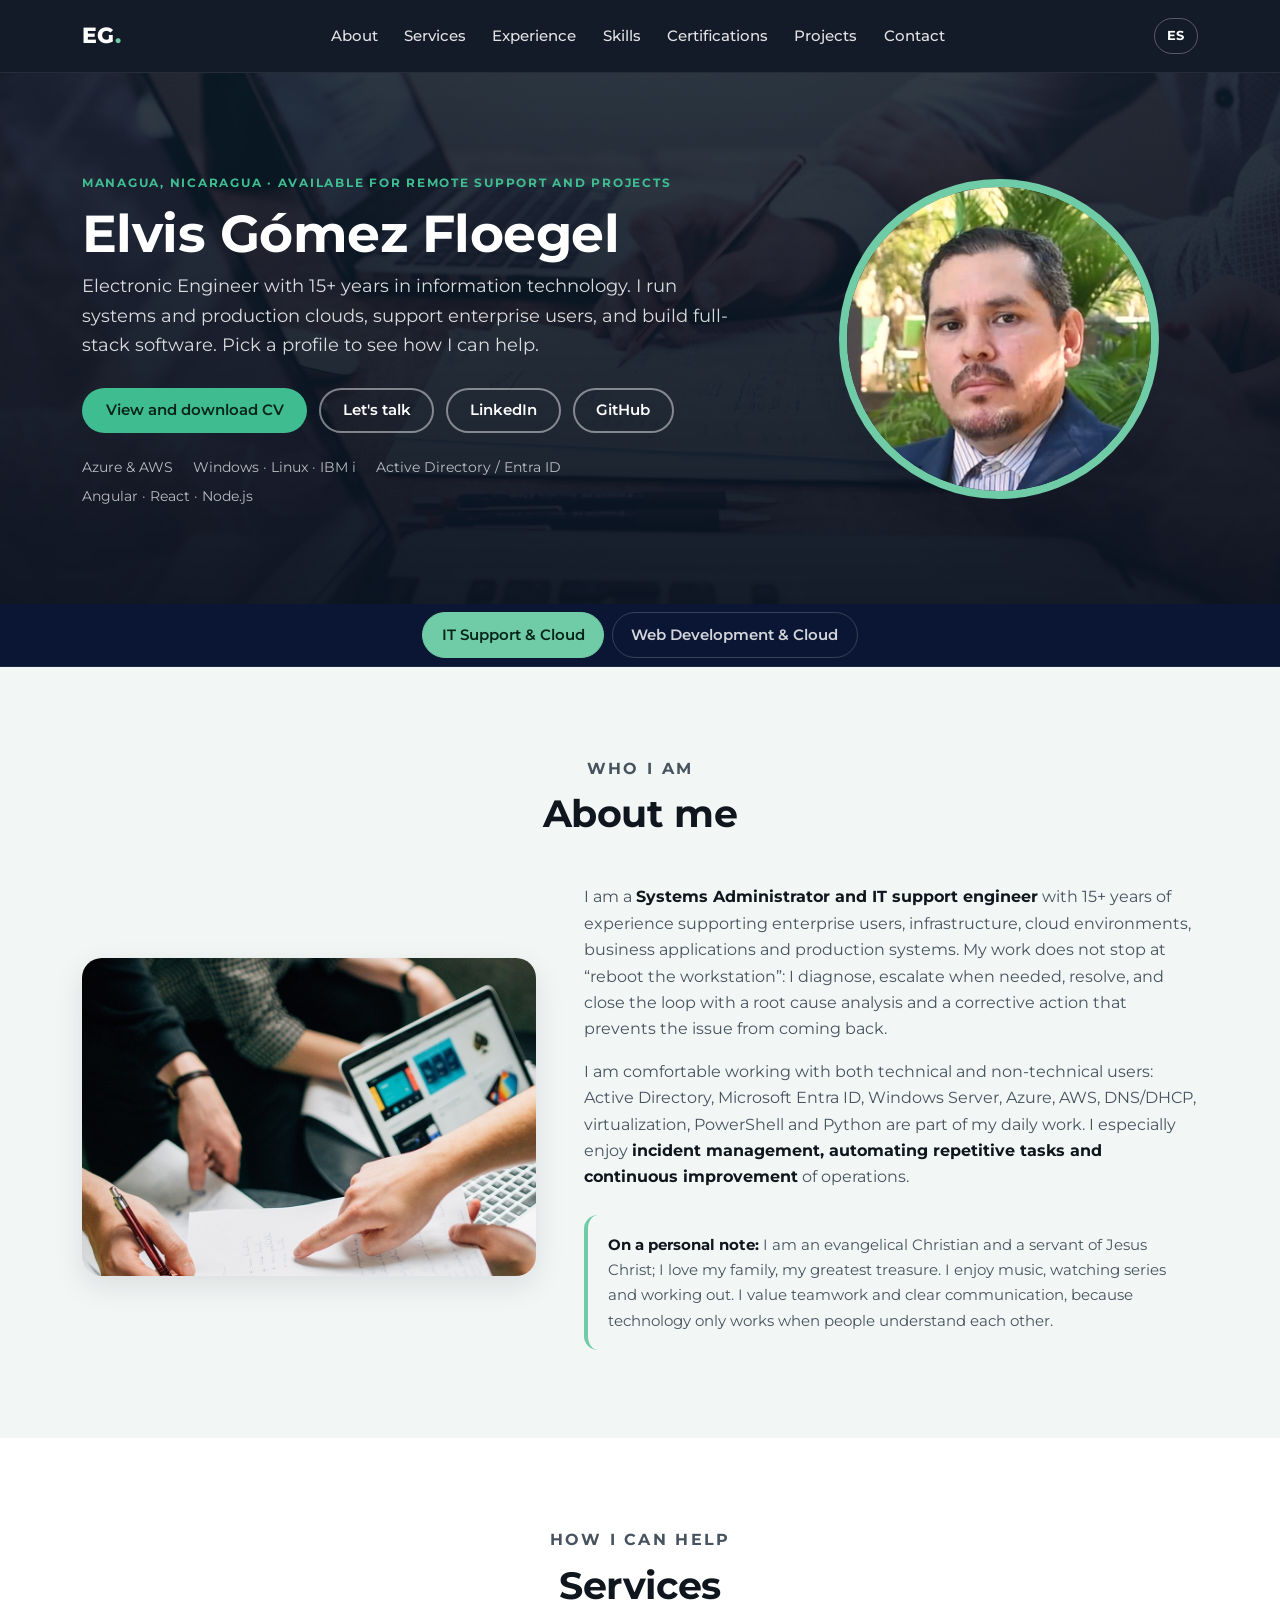
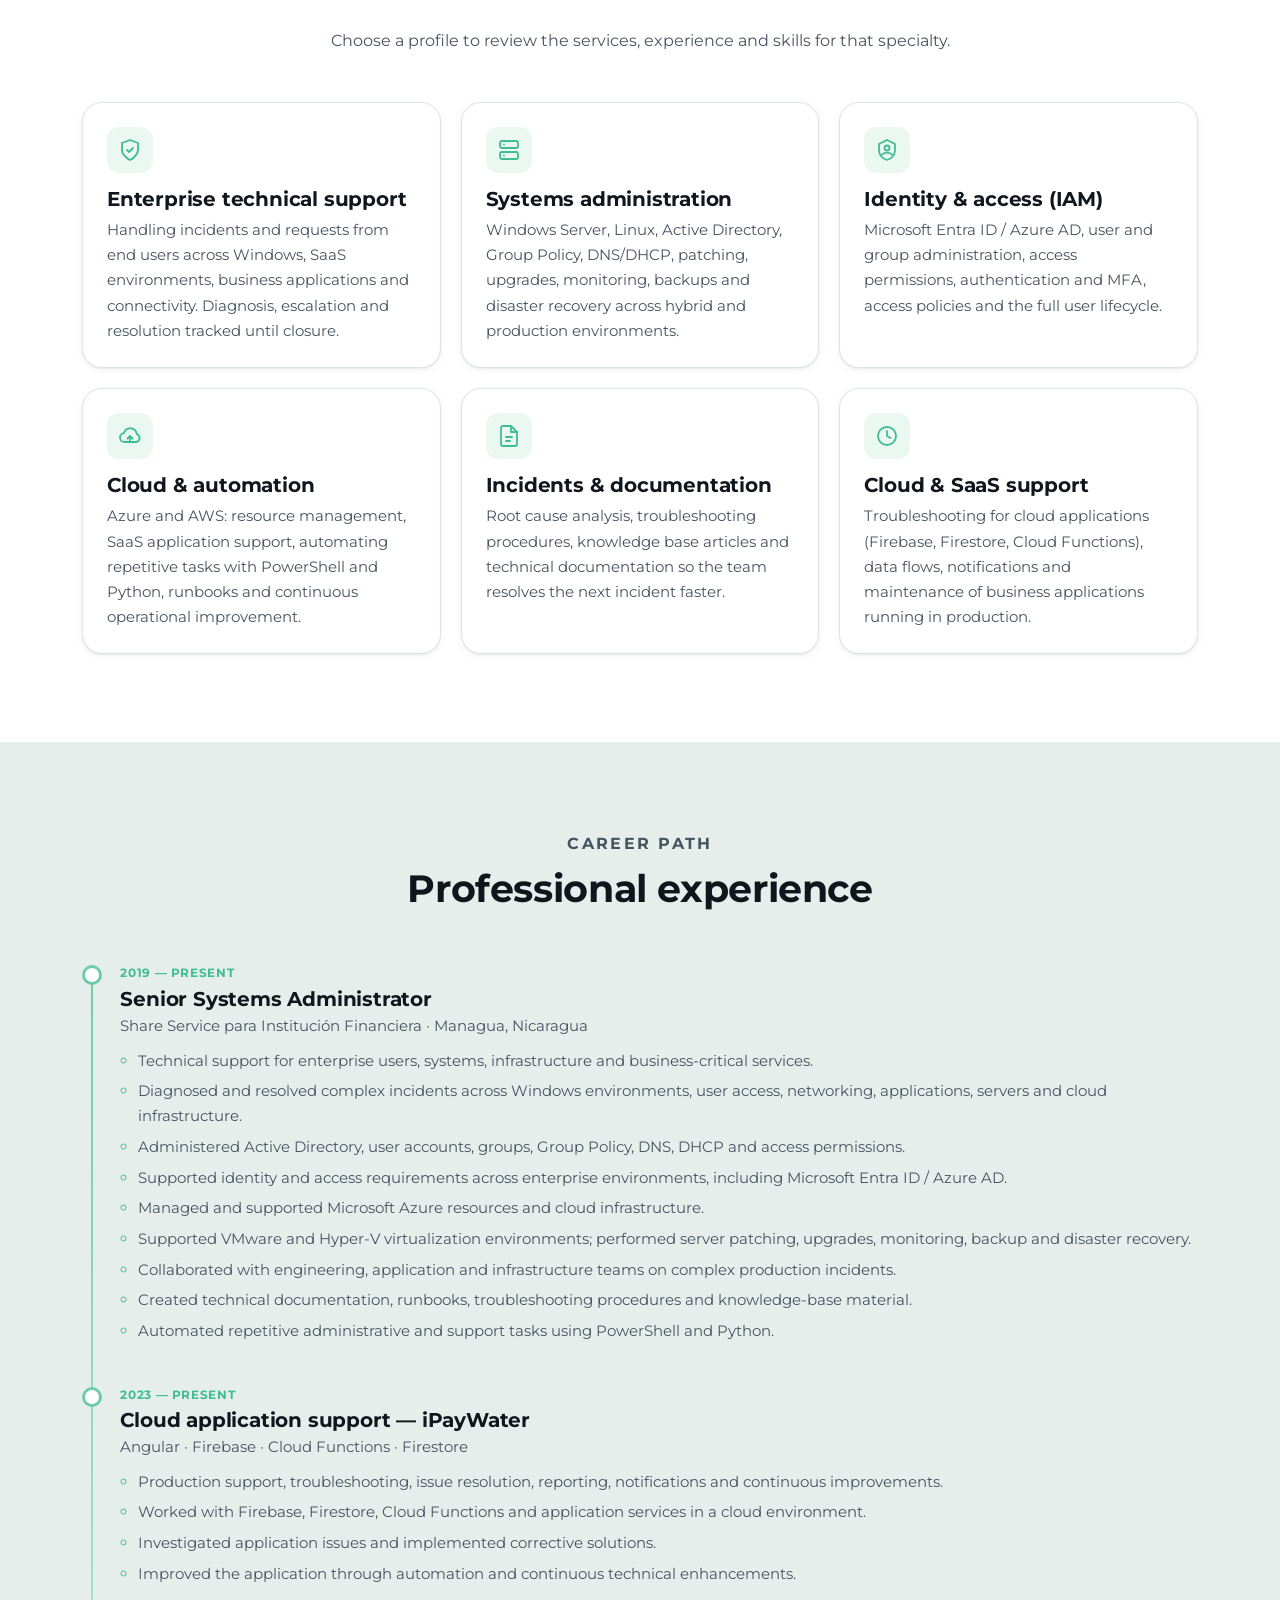
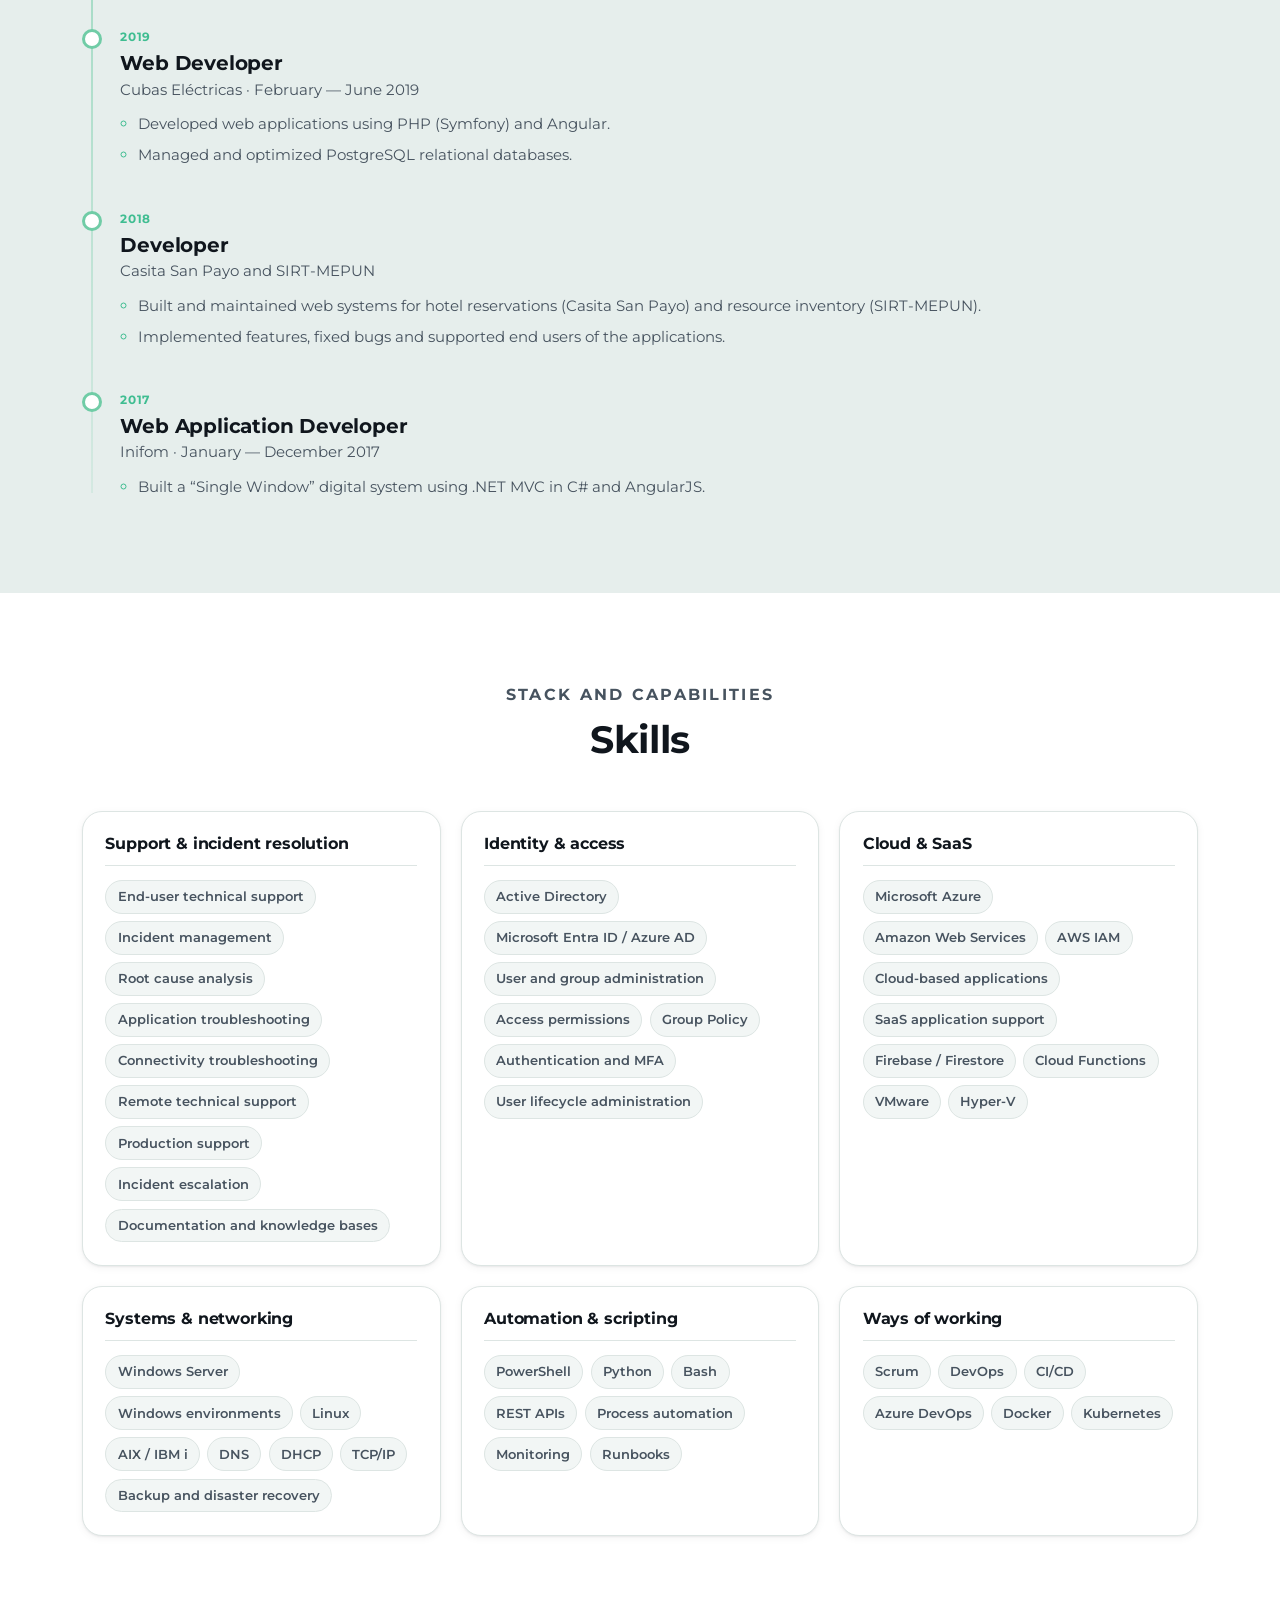
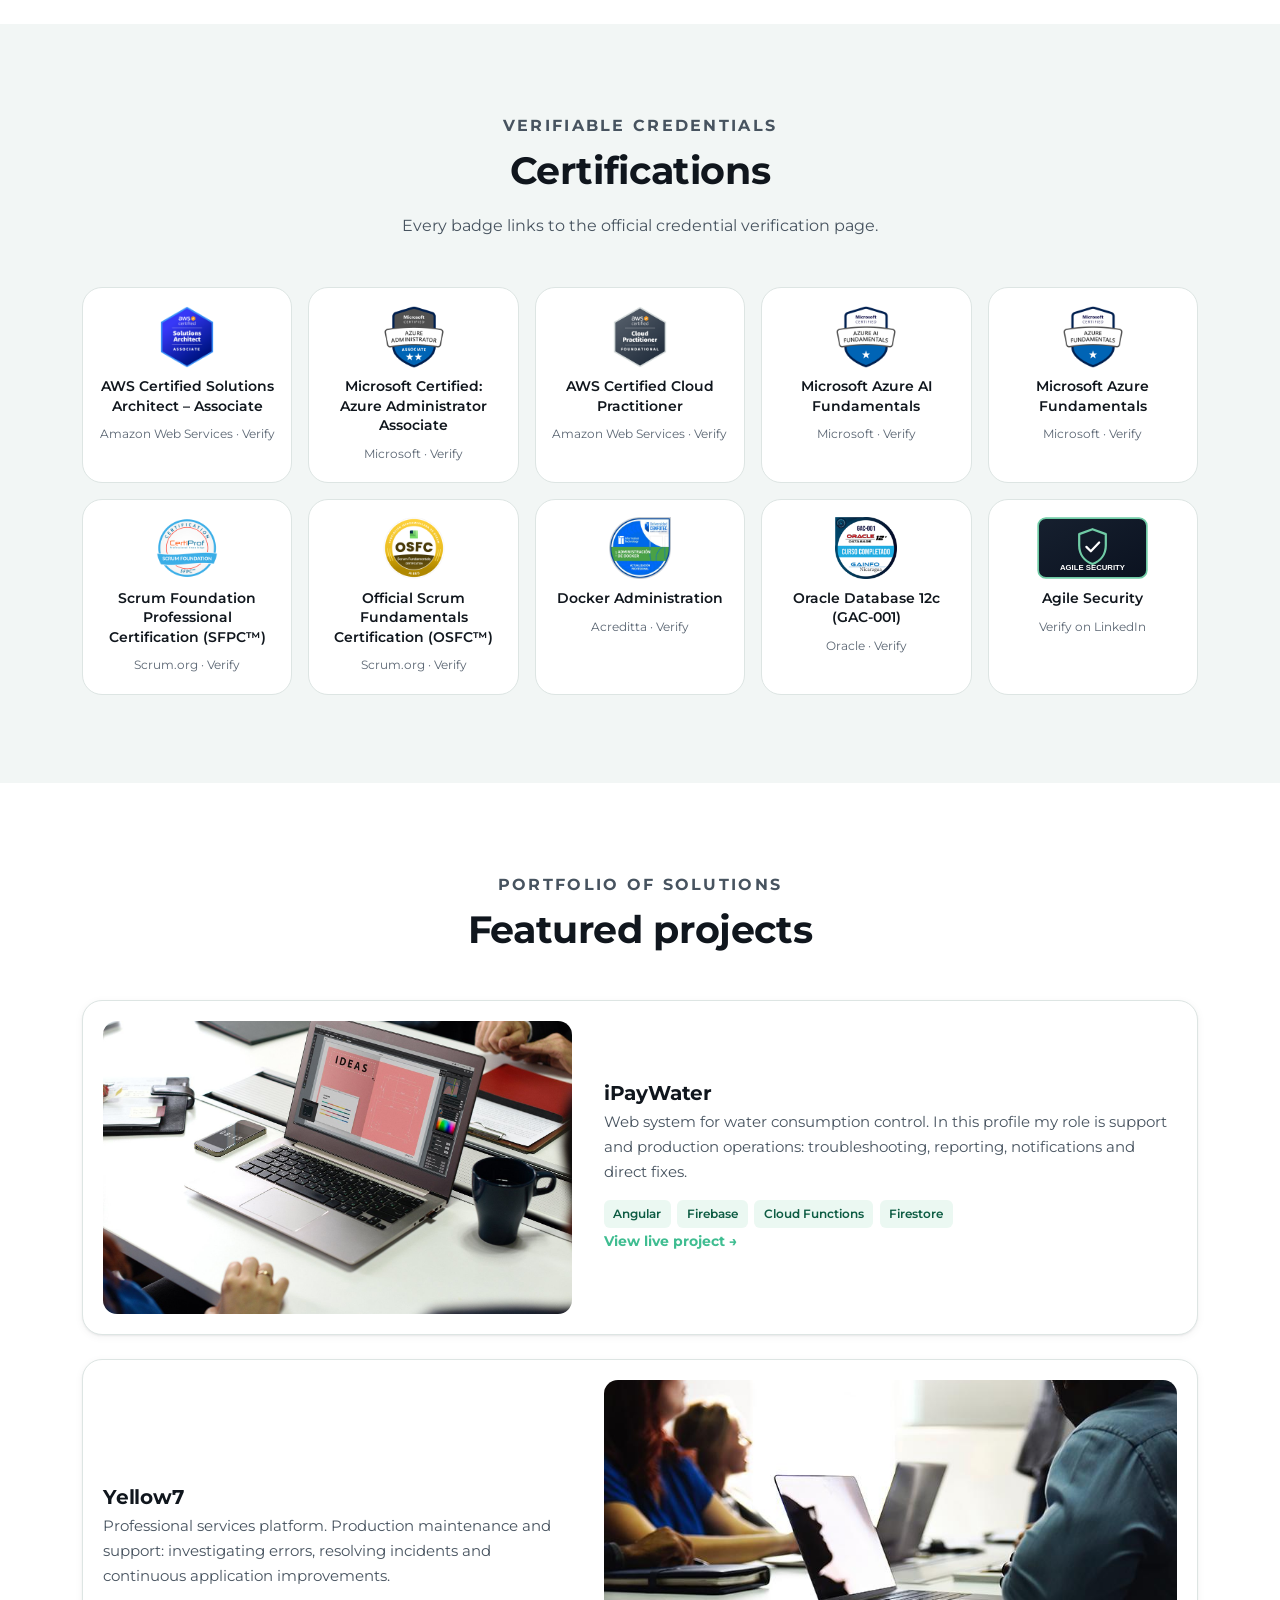
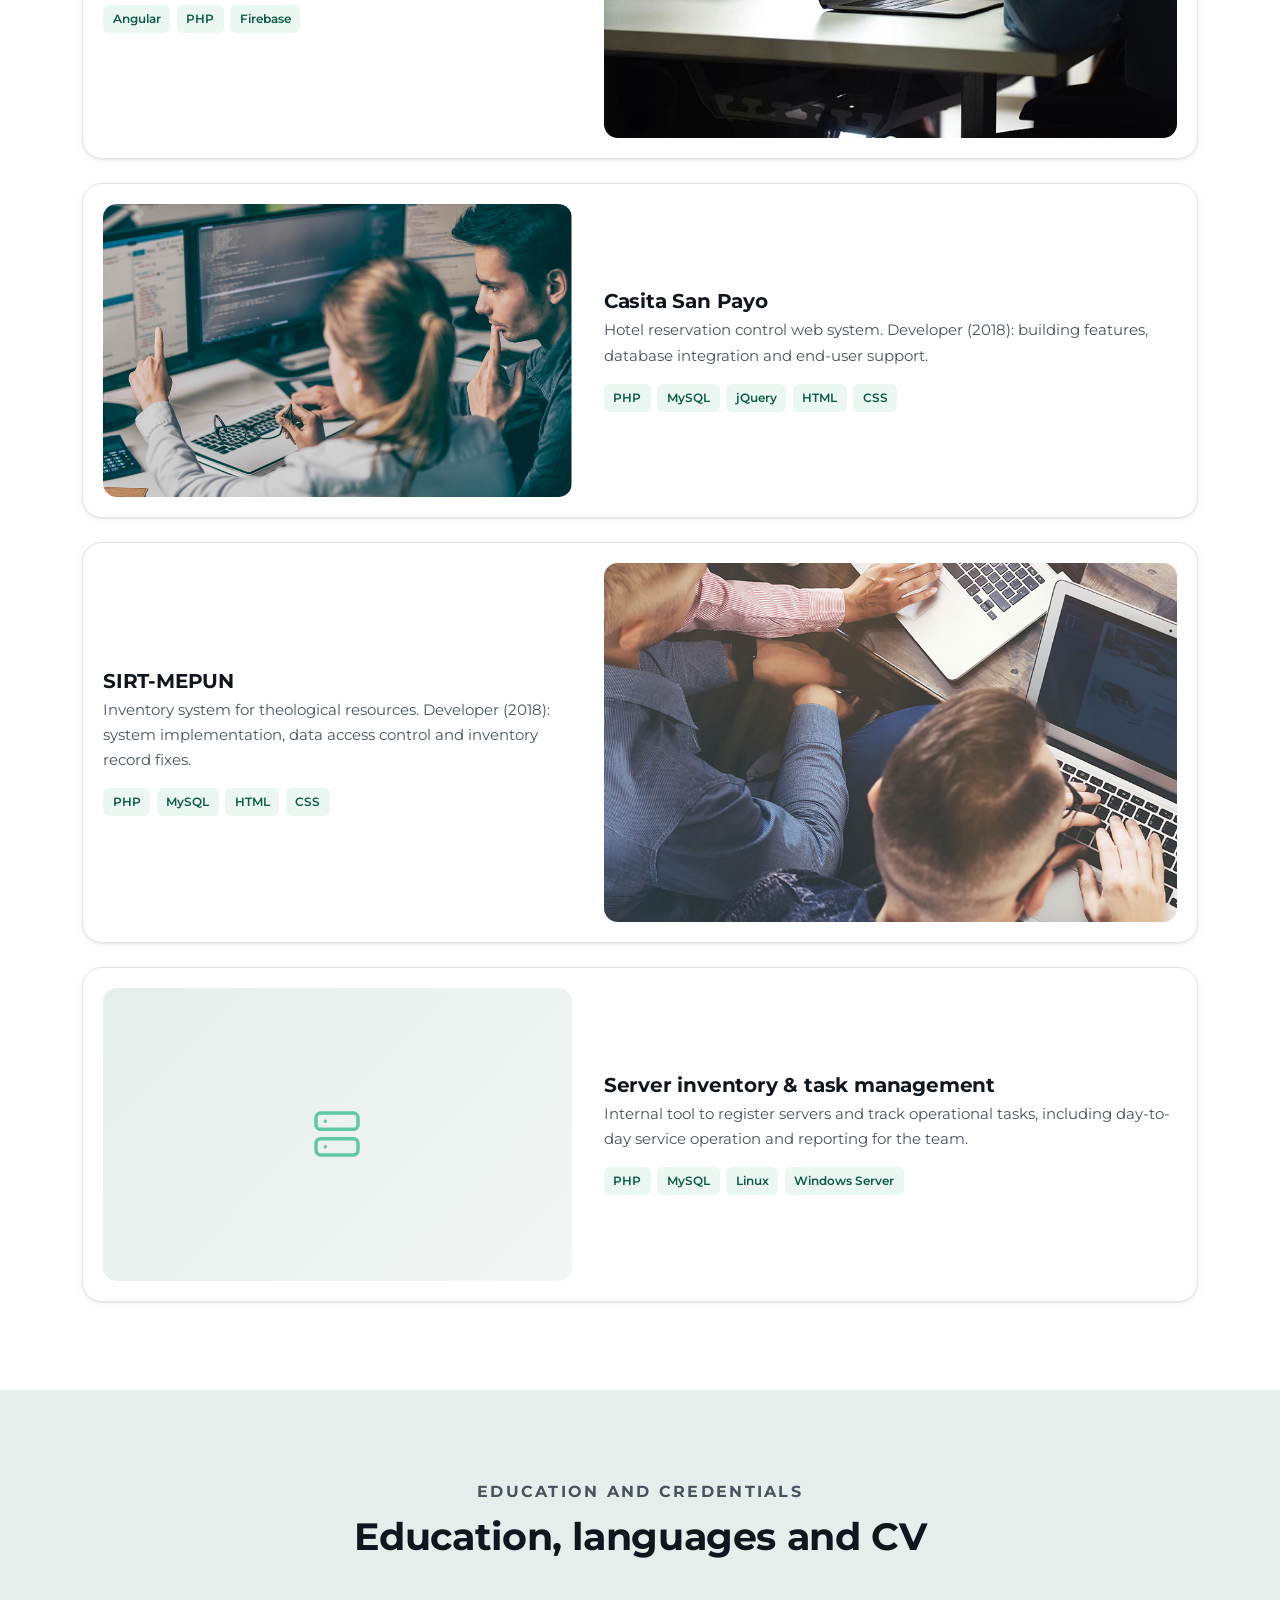
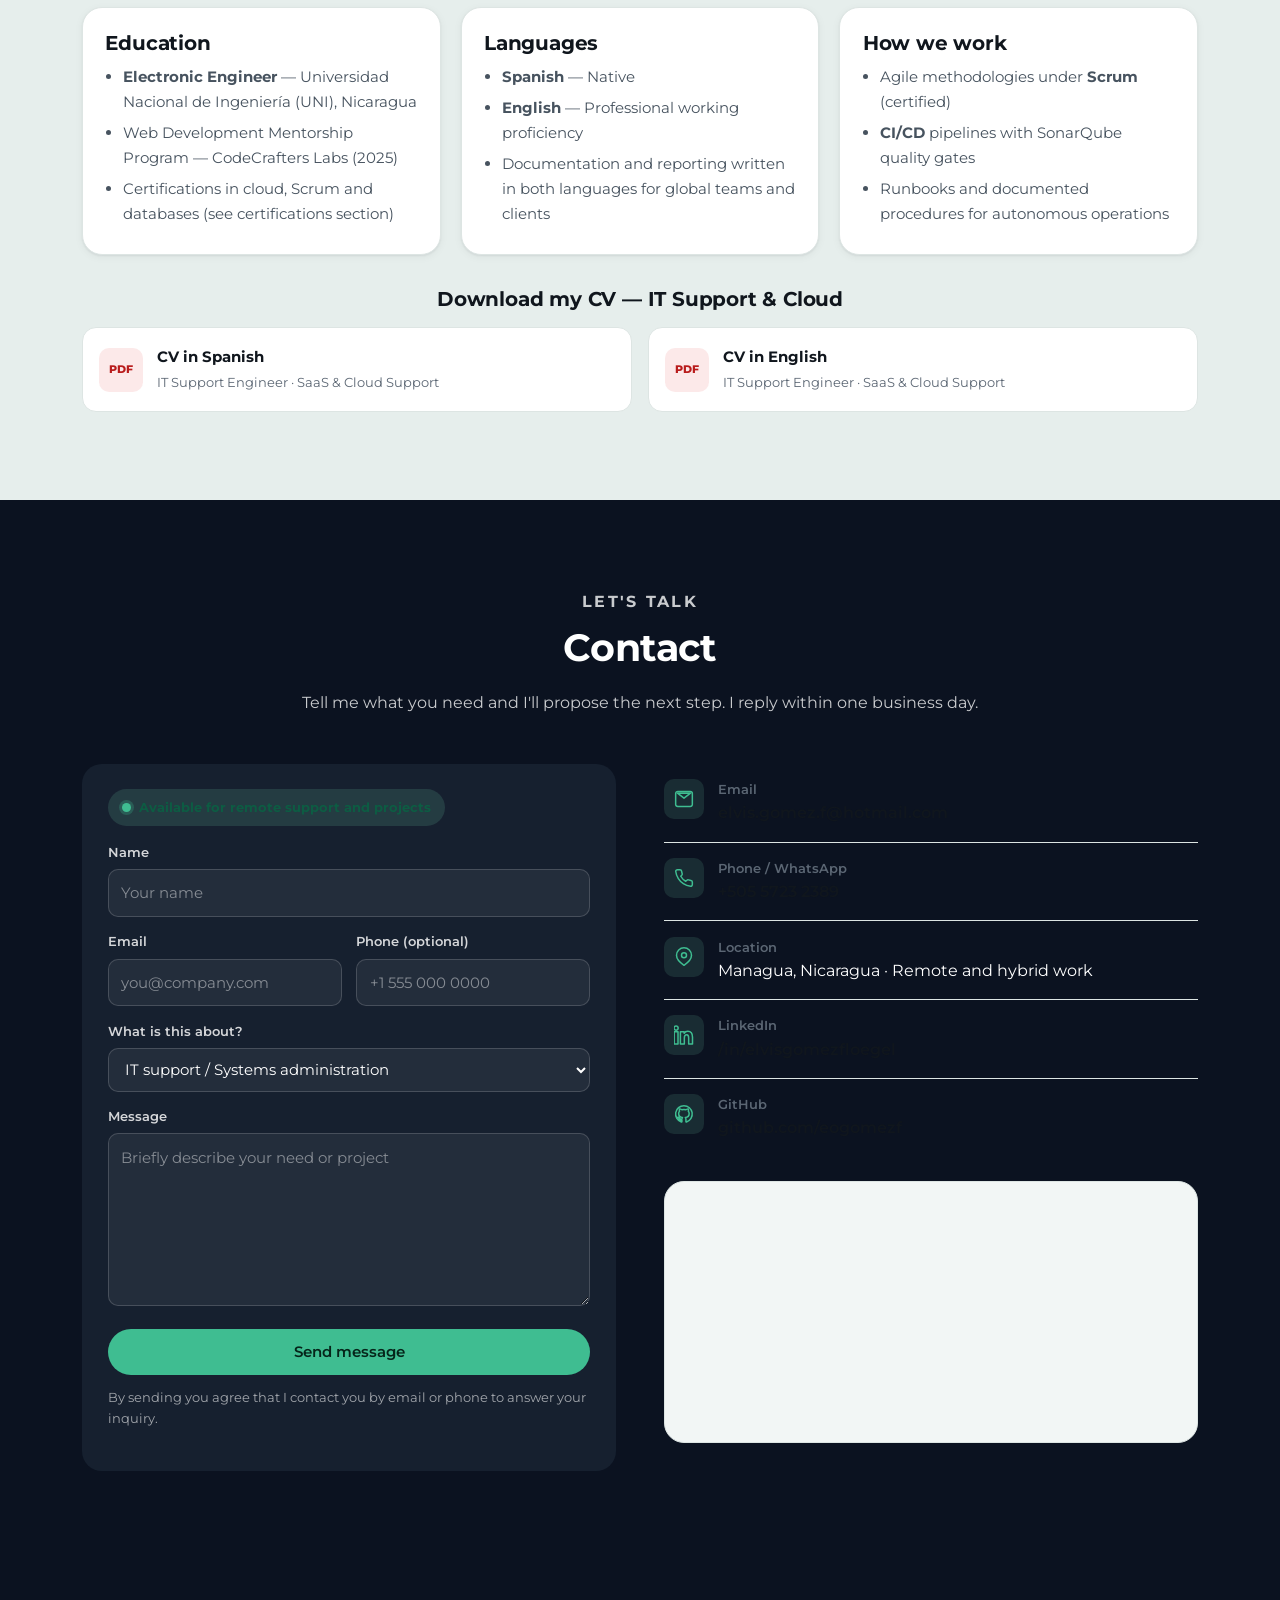
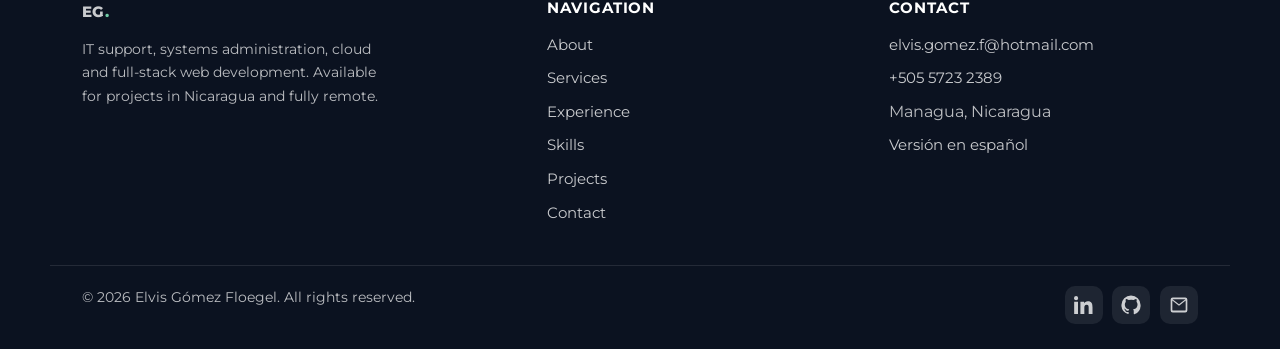
==== commit 2bced59a: "Reemplazar BACCredomatic por Share Service para Institución Financiera - index.html e index.en.html:" ====
--- a/index.en.html
+++ b/index.en.html
@@ -62,7 +62,7 @@
     },
     "worksFor": {
       "@type": "Organization",
-      "name": "BACCredomatic"
+      "name": "Share Service para Institución Financiera"
     },
     "knowsLanguage": ["es", "en"],
     "knowsAbout": [
@@ -334,7 +334,7 @@
             <li class="timeline-item">
               <span class="timeline-date">2019 — Present</span>
               <h3>Senior Systems Administrator</h3>
-              <p class="timeline-role">BACCredomatic · Managua, Nicaragua</p>
+              <p class="timeline-role">Share Service para Institución Financiera · Managua, Nicaragua</p>
               <ul>
                 <li>Technical support for enterprise users, systems, infrastructure and business-critical services.</li>
                 <li>Diagnosed and resolved complex incidents across Windows environments, user access, networking, applications, servers and cloud infrastructure.</li>
@@ -396,7 +396,7 @@
             <li class="timeline-item">
               <span class="timeline-date">2019 — Present</span>
               <h3>Dev & Staging Environment Manager · Full-Stack</h3>
-              <p class="timeline-role">BACCredomatic · Managua, Nicaragua</p>
+              <p class="timeline-role">Share Service para Institución Financiera · Managua, Nicaragua</p>
               <ul>
                 <li>Architected and managed web environments on Linux (RedHat) and Windows Server.</li>
                 <li>Developed a custom server inventory and task management system using PHP and MySQL.</li>
